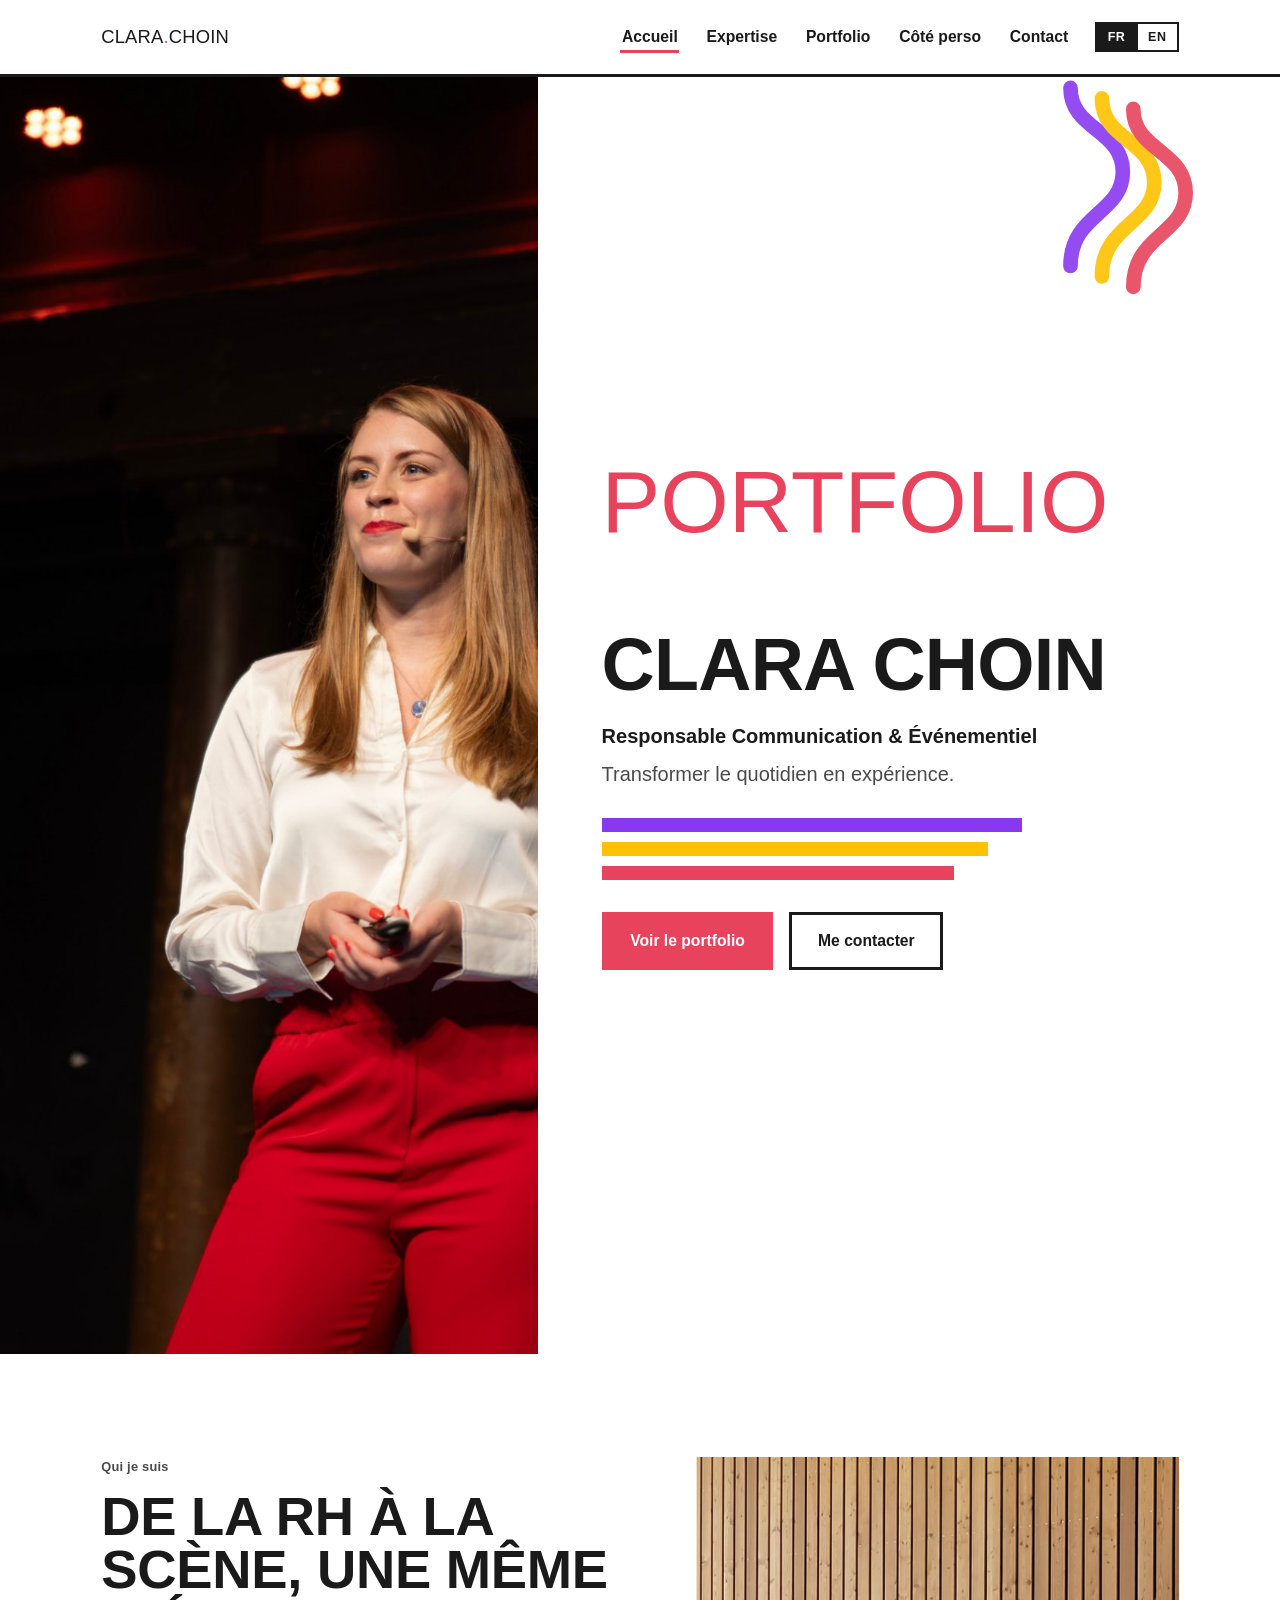
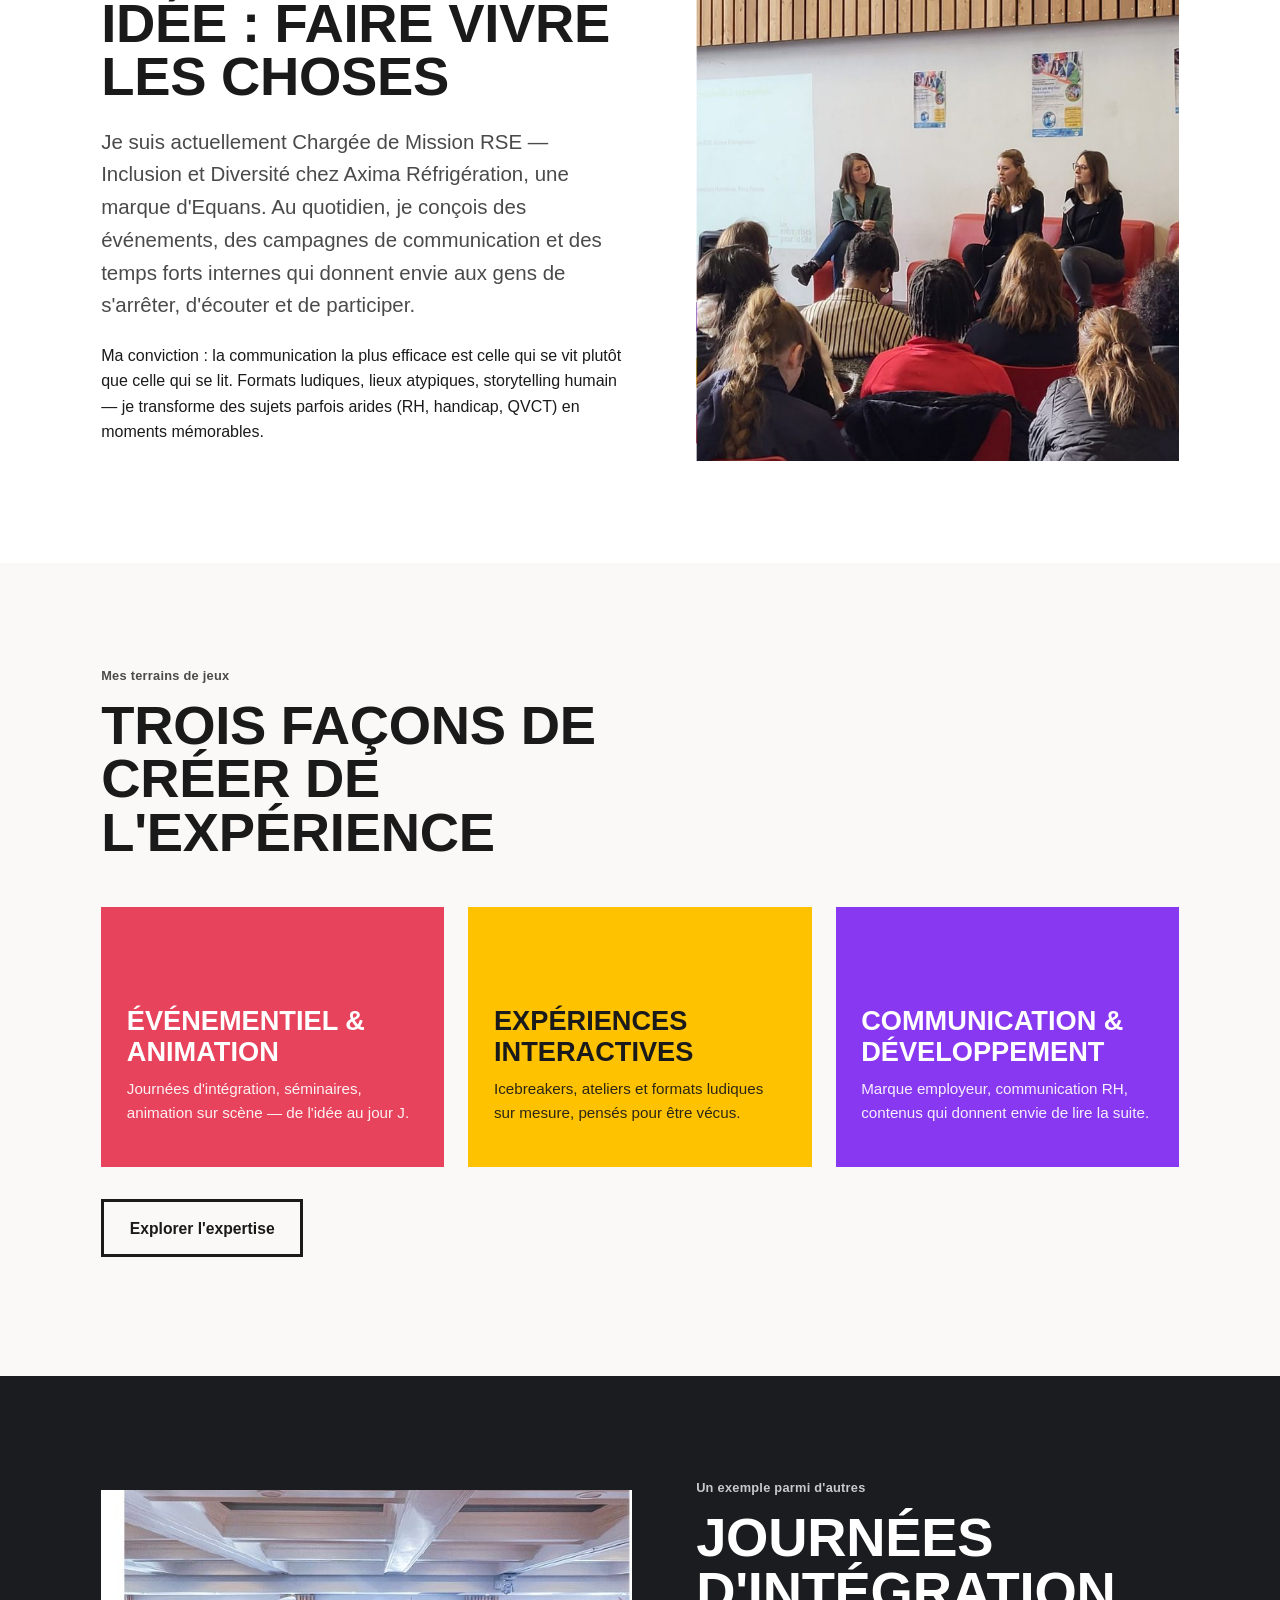
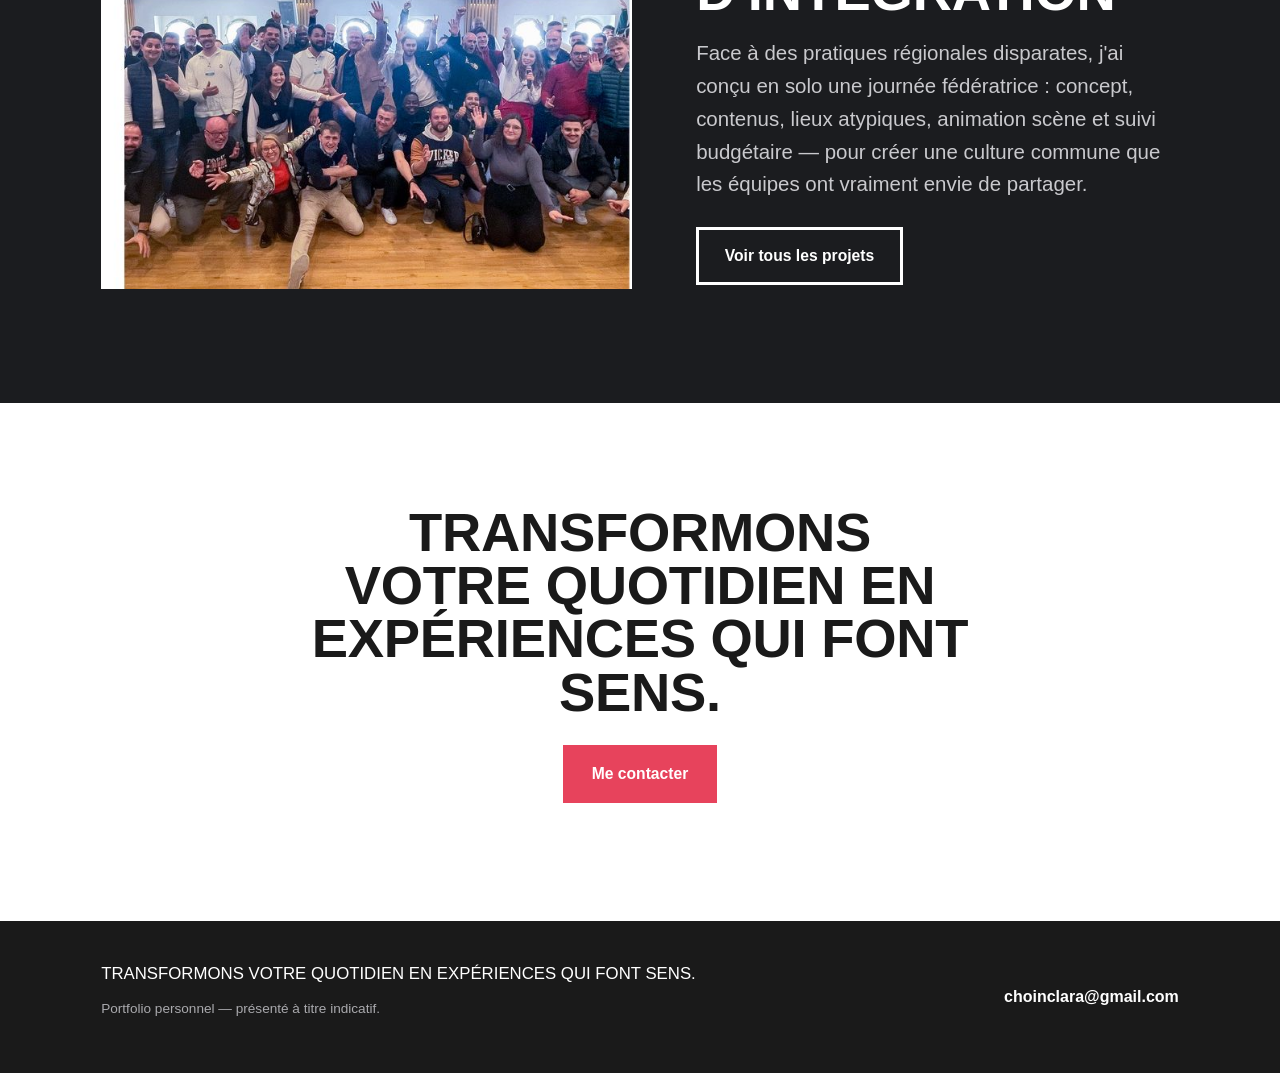
==== index.html @ 02e3c7be "first commit" ====
<!DOCTYPE html>
<html lang="fr">
<head>
<meta charset="UTF-8">
<meta name="viewport" content="width=device-width, initial-scale=1.0">
<title data-i18n-title="home.title">Portfolio — Clara Choin</title>
<meta name="description" content="Clara Choin — Responsable Communication & Événementiel. Portfolio.">
<link rel="stylesheet" href="css/style.css">
</head>
<body>

<header class="site-header">
  <div class="wrap">
    <a href="index.html" class="logo">CLARA<span>.</span>CHOIN</a>

    <button class="nav-toggle" aria-label="Ouvrir le menu" aria-expanded="false">
      <span></span>
    </button>

    <nav class="main-nav">
      <ul>
        <li><a href="index.html" aria-current="page" data-i18n="nav.home">Accueil</a></li>
        <li><a href="expertise.html" data-i18n="nav.expertise">Expertise</a></li>
        <li><a href="portfolio.html" data-i18n="nav.portfolio">Portfolio</a></li>
        <li><a href="personal.html" data-i18n="nav.personal">Côté perso</a></li>
        <li><a href="contact.html" data-i18n="nav.contact">Contact</a></li>
      </ul>
      <div class="lang-toggle" role="group" aria-label="Langue / Language">
        <button type="button" data-lang="fr" aria-pressed="true">FR</button>
        <button type="button" data-lang="en" aria-pressed="false">EN</button>
      </div>
    </nav>
  </div>
</header>

<main>

  <!-- HERO -->
  <section class="hero">
    <div class="hero-photo">
      <img src="img/hero.jpg" alt="Clara Choin sur scène, micro-casque, en train d'animer un événement">
    </div>
    <div class="hero-copy">
      <div class="wave-accent" style="top:-10px; right:-10px; opacity:0.9;" aria-hidden="true">
        <svg viewBox="0 0 220 220" xmlns="http://www.w3.org/2000/svg">
          <path class="wave-path c1" d="M10,190 C10,140 60,140 60,100 C60,60 10,60 10,20" stroke="#8938f1"/>
          <path class="wave-path c2" d="M40,200 C40,150 90,150 90,110 C90,70 40,70 40,30" stroke="#ffc200"/>
          <path class="wave-path c3" d="M70,210 C70,160 120,160 120,120 C120,80 70,80 70,40" stroke="#e7435c"/>
        </svg>
      </div>
      <p class="kicker" data-i18n="home.hero.kicker">Portfolio</p>
      <h1 class="name" data-i18n="home.hero.name">Clara Choin</h1>
      <p class="role" data-i18n="home.hero.role">Responsable Communication &amp; Événementiel</p>
      <p class="tagline" data-i18n="home.hero.tagline">Transformer le quotidien en expérience.</p>
      <div class="stripe-row" aria-hidden="true">
        <span class="stripe p"></span>
        <span class="stripe g"></span>
        <span class="stripe c"></span>
      </div>
      <div class="hero-ctas">
        <a class="btn coral" href="portfolio.html" data-i18n="home.hero.cta1">Voir le portfolio</a>
        <a class="btn outline" href="contact.html" data-i18n="home.hero.cta2">Me contacter</a>
      </div>
    </div>
  </section>

  <!-- BIO -->
  <section class="section">
    <div class="wrap bio">
      <div>
        <p class="eyebrow" data-i18n="home.bio.eyebrow">Qui je suis</p>
        <h2 style="margin:0.4rem 0 1.4rem;" data-i18n="home.bio.title">De la RH à la scène, une même idée&nbsp;: faire vivre les choses</h2>
        <p class="lede" data-i18n="home.bio.p1" style="max-width:none;">Je suis actuellement Chargée de Mission RSE — Inclusion et Diversité chez Axima Réfrigération, une marque d'Equans. Au quotidien, je conçois des événements, des campagnes de communication et des temps forts internes qui donnent envie aux gens de s'arrêter, d'écouter et de participer.</p>
        <p data-i18n="home.bio.p2">Ma conviction&nbsp;: la communication la plus efficace est celle qui se vit plutôt que celle qui se lit. Formats ludiques, lieux atypiques, storytelling humain — je transforme des sujets parfois arides (RH, handicap, QVCT) en moments mémorables.</p>
      </div>
      <div>
        <img src="img/ext_panel.jpg" alt="Clara Choin en table ronde lors d'une conférence professionnelle" style="width:100%; height:100%; object-fit:cover; aspect-ratio:4/5;">
      </div>
    </div>
  </section>

  <!-- PILLARS -->
  <section class="section paper-warm">
    <div class="wrap">
      <div class="section-head">
        <p class="eyebrow" data-i18n="home.pillars.eyebrow">Mes terrains de jeux</p>
        <h2 style="margin-top:0.4rem;" data-i18n="home.pillars.title">Trois façons de créer de l'expérience</h2>
      </div>
      <div class="pillars">
        <a class="pillar coral" href="expertise.html">
          <h3 data-i18n="home.pillar1.title">Événementiel &amp; Animation</h3>
          <p data-i18n="home.pillar1.text">Journées d'intégration, séminaires, animation sur scène — de l'idée au jour J.</p>
        </a>
        <a class="pillar gold" href="expertise.html">
          <h3 data-i18n="home.pillar2.title">Expériences Interactives</h3>
          <p data-i18n="home.pillar2.text">Icebreakers, ateliers et formats ludiques sur mesure, pensés pour être vécus.</p>
        </a>
        <a class="pillar purple" href="expertise.html">
          <h3 data-i18n="home.pillar3.title">Communication &amp; Développement</h3>
          <p data-i18n="home.pillar3.text">Marque employeur, communication RH, contenus qui donnent envie de lire la suite.</p>
        </a>
      </div>
      <p style="margin-top:2rem;">
        <a class="btn outline" href="expertise.html" data-i18n="home.pillars.cta">Explorer l'expertise</a>
      </p>
    </div>
  </section>

  <!-- FEATURED WORK -->
  <section class="section dark">
    <div class="wrap bio">
      <div style="order:2;">
        <p class="eyebrow" style="color:#c9c9cd;" data-i18n="home.work.eyebrow">Un exemple parmi d'autres</p>
        <h2 style="margin:0.4rem 0 1.2rem;" data-i18n="home.work.title">Journées d'intégration</h2>
        <p class="lede" data-i18n="home.work.text">Face à des pratiques régionales disparates, j'ai conçu en solo une journée fédératrice&nbsp;: concept, contenus, lieux atypiques, animation scène et suivi budgétaire — pour créer une culture commune que les équipes ont vraiment envie de partager.</p>
        <p style="margin-top:1.6rem;">
          <a class="btn on-dark outline" style="color:#fff;" href="portfolio.html" data-i18n="home.work.cta">Voir tous les projets</a>
        </p>
      </div>
      <div style="order:1;">
        <img src="img/tb3.jpg" alt="Équipe réunie et joyeuse lors d'une journée d'intégration" style="width:100%; aspect-ratio:4/3; object-fit:cover;">
      </div>
    </div>
  </section>

  <!-- CTA -->
  <section class="section center">
    <div class="wrap" style="max-width:760px;">
      <h2 data-i18n="home.cta.title">Transformons votre quotidien en expériences qui font sens.</h2>
      <p style="margin-top:1.6rem;">
        <a class="btn coral" href="contact.html" data-i18n="home.cta.button">Me contacter</a>
      </p>
    </div>
  </section>

</main>

<footer class="site-footer">
  <div class="wrap">
    <div class="footer-row">
      <div>
        <p style="font-family:var(--font-display); font-size:1.05rem; text-transform:uppercase; margin-bottom:0.3rem;" data-i18n="footer.tagline">Transformons votre quotidien en expériences qui font sens.</p>
        <p class="footer-note" data-i18n="footer.rights">Portfolio personnel — présenté à titre indicatif.</p>
      </div>
      <a href="mailto:choinclara@gmail.com">choinclara@gmail.com</a>
    </div>
  </div>
</footer>

<script src="js/i18n.js"></script>
<script src="js/main.js"></script>
</body>
</html>
---- css/style.css ----
/* =========================================================
   Clara Choin — Portfolio
   Design tokens
   ========================================================= */
:root{
  --ink:        #1a1a1a;
  --ink-soft:   #4a4a4a;
  --dark:       #1b1c1f;
  --dark-2:     #232427;
  --paper:      #ffffff;
  --paper-warm: #faf9f7;
  --coral:      #e7435c;
  --coral-dark: #c62f47;
  --purple:     #8938f1;
  --purple-dark:#6f22d1;
  --gold:       #ffc200;
  --gold-dark:  #e0a800;

  --font-display: 'Arial Black', 'Helvetica Neue', Arial, sans-serif;
  --font-body: -apple-system, BlinkMacSystemFont, 'Segoe UI', Roboto, 'Helvetica Neue', Arial, sans-serif;

  --max: 1180px;
  --gutter: clamp(1.25rem, 4vw, 3.5rem);
}

*,*::before,*::after{ box-sizing: border-box; }
html{ scroll-behavior: smooth; }
html, body{ overflow-x: hidden; }
body{
  margin:0;
  font-family: var(--font-body);
  color: var(--ink);
  background: var(--paper);
  line-height: 1.6;
  -webkit-font-smoothing: antialiased;
}
img{ max-width:100%; display:block; }
a{ color: inherit; }
h1,h2,h3,h4{ margin:0; font-family: var(--font-display); }
p{ margin:0 0 1em; }
ul{ margin:0; padding:0; list-style:none; }
.wrap{ max-width: var(--max); margin:0 auto; padding: 0 var(--gutter); }

@media (prefers-reduced-motion: reduce){
  *{ animation-duration: 0.001ms !important; animation-iteration-count: 1 !important; transition-duration: 0.001ms !important; scroll-behavior:auto !important; }
}

/* focus visibility */
a:focus-visible, button:focus-visible{
  outline: 3px solid var(--purple);
  outline-offset: 3px;
}

/* =========================================================
   Type scale
   ========================================================= */
.eyebrow{
  font-family: var(--font-body);
  font-weight: 700;
  font-size: 0.8rem;
  letter-spacing: 0.02em;
  color: var(--ink-soft);
}
h1, .h1{
  font-size: clamp(2.6rem, 6vw, 5.2rem);
  line-height: 0.94;
  letter-spacing: -0.01em;
  text-transform: uppercase;
}
h2, .h2{
  font-size: clamp(2rem, 4.4vw, 3.4rem);
  line-height: 0.98;
  letter-spacing: -0.005em;
  text-transform: uppercase;
}
h3, .h3{
  font-size: clamp(1.3rem, 2.2vw, 1.7rem);
  line-height: 1.15;
  text-transform: uppercase;
}
.lede{
  font-size: clamp(1.05rem, 1.6vw, 1.3rem);
  color: var(--ink-soft);
  max-width: 54ch;
}

/* =========================================================
   Header / nav
   ========================================================= */
.site-header{
  position: sticky;
  top:0;
  z-index: 50;
  background: rgba(255,255,255,0.92);
  backdrop-filter: saturate(160%) blur(8px);
  border-bottom: 3px solid var(--ink);
}
.site-header .wrap{
  display:flex;
  align-items:center;
  justify-content: space-between;
  height: 74px;
}
.logo{
  font-family: var(--font-display);
  font-size: 1.15rem;
  letter-spacing: 0.01em;
  text-decoration:none;
  color: var(--ink);
  white-space: nowrap;
}
.logo span{ color: var(--coral); }

.nav-toggle{
  display:none;
  background:none;
  border: 2px solid var(--ink);
  width: 44px; height: 40px;
  cursor:pointer;
  position:relative;
}
.nav-toggle span, .nav-toggle span::before, .nav-toggle span::after{
  content:"";
  position:absolute;
  left:9px; right:9px;
  height:2px;
  background: var(--ink);
  top:50%;
  transform: translateY(-50%);
}
.nav-toggle span::before{ top:-8px; transform:none; }
.nav-toggle span::after{ top:8px; transform:none; }

.main-nav{
  display:flex;
  align-items:center;
  gap: clamp(1rem, 2vw, 2rem);
}
.main-nav ul{ display:flex; gap: clamp(1rem, 2vw, 1.8rem); }
.main-nav a{
  text-decoration:none;
  font-weight: 600;
  font-size: 0.98rem;
  padding: 0.3rem 0.1rem;
  border-bottom: 3px solid transparent;
}
.main-nav a:hover, .main-nav a[aria-current="page"]{
  border-bottom-color: var(--coral);
}

.lang-toggle{
  display:flex;
  border: 2px solid var(--ink);
  overflow:hidden;
}
.lang-toggle button{
  font-family: var(--font-body);
  font-weight:700;
  font-size: 0.78rem;
  letter-spacing: 0.04em;
  background: var(--paper);
  color: var(--ink);
  border:none;
  padding: 0.4rem 0.65rem;
  cursor:pointer;
}
.lang-toggle button + button{ border-left: 2px solid var(--ink); }
.lang-toggle button[aria-pressed="true"]{
  background: var(--ink);
  color: var(--paper);
}

@media (max-width: 780px){
  .nav-toggle{ display:block; }
  .main-nav{
    position:fixed;
    top: 74px;
    right: 0;
    bottom: 0;
    left: 0;
    height: calc(100vh - 74px);
    z-index: 60;
    background: var(--paper);
    flex-direction:column;
    align-items:flex-start;
    padding: 1.5rem var(--gutter);
    transform: translateX(100%);
    transition: transform 0.28s ease;
    gap: 1.5rem;
    overflow-y: auto;
  }
  .main-nav.is-open{ transform: translateX(0); }
  .main-nav ul{ flex-direction:column; gap:1.1rem; width:100%; }
  .main-nav ul a{ font-size:1.3rem; }
}

/* =========================================================
   Signature wave motif
   ========================================================= */
.wave-accent{
  position:absolute;
  pointer-events:none;
  z-index:1;
}
.wave-accent svg{ display:block; width: clamp(140px, 18vw, 260px); height:auto; }
.wave-path{
  fill:none;
  stroke-width: 14;
  stroke-linecap: round;
  stroke-dasharray: 900;
  stroke-dashoffset: 900;
  animation: draw 1.6s ease forwards;
}
.wave-path.c2{ animation-delay: 0.12s; }
.wave-path.c3{ animation-delay: 0.24s; }
@keyframes draw{ to{ stroke-dashoffset: 0; } }

/* =========================================================
   Buttons
   ========================================================= */
.btn{
  display:inline-flex;
  align-items:center;
  gap: 0.5rem;
  font-family: var(--font-body);
  font-weight: 700;
  font-size: 0.98rem;
  text-decoration:none;
  padding: 0.85rem 1.6rem;
  border: 3px solid var(--ink);
  background: var(--ink);
  color: var(--paper);
  cursor:pointer;
  transition: transform 0.15s ease, background 0.15s ease, color 0.15s ease;
}
.btn:hover{ transform: translate(-2px,-2px); }
.btn.outline{
  background: transparent;
  color: var(--ink);
}
.btn.on-dark{ border-color: var(--paper); }
.btn.coral{ background: var(--coral); border-color: var(--coral); }
.btn.coral.outline{ background:transparent; color: var(--coral); }

/* =========================================================
   Hero (home)
   ========================================================= */
.hero{
  position:relative;
  overflow:hidden;
  display:grid;
  grid-template-columns: minmax(280px, 42%) 1fr;
  min-height: calc(100vh - 74px);
  background: var(--paper);
}
.hero-photo{
  position:relative;
  min-height: 360px;
}
.hero-photo img{
  width:100%; height:100%;
  object-fit:cover;
  object-position: top center;
}
.hero-copy{
  display:flex;
  flex-direction:column;
  justify-content:center;
  padding: 3rem clamp(1.5rem, 5vw, 5rem);
  position:relative;
}
.hero-copy .kicker{
  font-family: var(--font-display);
  color: var(--coral);
  font-size: clamp(2.6rem, 7vw, 5.5rem);
  line-height: 0.9;
  text-transform:uppercase;
}
.hero-copy .name{
  font-family: var(--font-display);
  color: var(--ink);
  font-size: clamp(2.2rem, 6vw, 4.6rem);
  line-height: 0.98;
  text-transform:uppercase;
  margin-bottom: 1.2rem;
}
.hero-copy .role{
  font-weight:700;
  font-size: clamp(1rem, 1.6vw, 1.25rem);
  margin-bottom: 0.35rem;
}
.hero-copy .tagline{
  font-size: clamp(1rem, 1.6vw, 1.25rem);
  color: var(--ink-soft);
  margin-bottom: 1.8rem;
}
.stripe-row{ display:flex; flex-direction:column; gap: 0.6rem; max-width:420px; margin-bottom: 2rem; }
.stripe{ height: 14px; width:100%; }
.stripe.p{ background: var(--purple); width:100%; }
.stripe.g{ background: var(--gold); width:92%; }
.stripe.c{ background: var(--coral); width:84%; }
.hero-ctas{ display:flex; gap: 1rem; flex-wrap:wrap; }

@media (max-width: 860px){
  .hero{ grid-template-columns: 1fr; }
  .hero-photo{ min-height: 46vh; }
}

/* =========================================================
   Intro / bio section
   ========================================================= */
.section{ padding: clamp(3.5rem, 8vw, 6.5rem) 0; }
.section.tight{ padding: clamp(2.5rem, 5vw, 4rem) 0; }
.section.dark{ background: var(--dark); color: var(--paper); }
.section.dark .ink-soft, .section.dark .lede{ color: #c9c9cd; }
.section.paper-warm{ background: var(--paper-warm); }

.bio{
  display:grid;
  grid-template-columns: 1.1fr 1fr;
  gap: clamp(2rem, 5vw, 4rem);
  align-items:center;
}
@media (max-width: 820px){ .bio{ grid-template-columns:1fr; } }

/* =========================================================
   Pillars (Terrains de jeux)
   ========================================================= */
.pillars{
  display:grid;
  grid-template-columns: repeat(3, 1fr);
  gap: clamp(1rem, 2vw, 1.5rem);
}
@media (max-width: 860px){ .pillars{ grid-template-columns:1fr; } }

.pillar{
  color: var(--paper);
  padding: 2.2rem 1.6rem 2.6rem;
  min-height: 260px;
  display:flex;
  flex-direction:column;
  justify-content: flex-end;
  text-decoration:none;
  position:relative;
  transition: transform 0.18s ease;
}
.pillar:hover{ transform: translateY(-6px); }
.pillar.coral{ background: var(--coral); }
.pillar.gold{ background: var(--gold); color: var(--ink); }
.pillar.purple{ background: var(--purple); }
.pillar h3{ margin-bottom: 0.6rem; }
.pillar p{ margin:0; font-size:0.95rem; opacity:0.92; }

/* =========================================================
   Expertise page — pillar + description rows
   ========================================================= */
.pillar-row{
  display:grid;
  grid-template-columns: 280px 1fr;
  gap: clamp(1.5rem, 4vw, 3rem);
  align-items:start;
}
@media (max-width: 700px){
  .pillar-row{ grid-template-columns: 1fr; }
  .pillar-row .pillar{ min-height:120px !important; }
}

/* =========================================================
   Case studies (Portfolio)
   ========================================================= */
.case{
  border-top: 3px solid var(--ink);
  padding: clamp(2.5rem, 5vw, 4rem) 0;
  display:grid;
  grid-template-columns: 1fr 1.15fr;
  gap: clamp(2rem, 4vw, 3.5rem);
}
.case:last-child{ border-bottom: 3px solid var(--ink); }
@media (max-width: 900px){ .case{ grid-template-columns:1fr; } }

.case-tag{
  display:inline-block;
  font-weight:700;
  font-size: 0.78rem;
  letter-spacing: 0.03em;
  padding: 0.3rem 0.7rem;
  color: var(--paper);
  margin-bottom: 1rem;
}
.case-tag.coral{ background: var(--coral); }
.case-tag.gold{ background: var(--gold); color:var(--ink); }
.case-tag.purple{ background: var(--purple); }

.case h3{ margin-bottom: 1.1rem; font-size: clamp(1.5rem, 3vw, 2.1rem); }
.case dl{ margin: 0 0 1.2rem; }
.case dt{ font-weight:700; margin-top: 0.9rem; }
.case dt:first-child{ margin-top:0; }
.case dd{ margin: 0.15rem 0 0; color: var(--ink-soft); }
ul.bullets{ margin-top:0.3rem; }
ul.bullets li{ position:relative; padding-left:1.1rem; color:var(--ink-soft); margin-bottom:0.35rem; }
ul.bullets li::before{ content:"–"; position:absolute; left:0; }

.case-media{
  display:grid;
  grid-template-columns: repeat(2, 1fr);
  gap: 0.6rem;
  align-content:start;
}
.case-media img{ width:100%; height:100%; object-fit:cover; aspect-ratio: 4/3; }
.case-media.single{ grid-template-columns: 1fr; }
.case-media.single img{ aspect-ratio: 16/10; }
.case-media.three > *:first-child{ grid-column: 1 / -1; }
.case-media.three img:first-child{ aspect-ratio: 21/9; }

.diff-box{
  border: 3px solid var(--ink);
  padding: 1.2rem 1.4rem;
  margin-top: 1.2rem;
}
.diff-box p{ margin:0; font-weight:600; }

/* =========================================================
   Gallery (personal page)
   ========================================================= */
.gallery{
  display:grid;
  grid-template-columns: repeat(6, 1fr);
  grid-auto-rows: 140px;
  gap: 0.6rem;
}
.gallery img{ width:100%; height:100%; object-fit:cover; }
.gallery .g1{ grid-column: span 3; grid-row: span 3; }
.gallery .g2{ grid-column: span 3; grid-row: span 3; }
.gallery .g3{ grid-column: span 2; grid-row: span 2; }
.gallery .g4{ grid-column: span 2; grid-row: span 2; }
.gallery .g5{ grid-column: span 2; grid-row: span 2; }
@media (max-width: 760px){
  .gallery{ grid-template-columns: repeat(2,1fr); grid-auto-rows: 160px; }
  .gallery .g1,.gallery .g2,.gallery .g5{ grid-column: span 2; grid-row: span 2; }
  .gallery .g3,.gallery .g4{ grid-column: span 1; grid-row: span 2; }
}

/* =========================================================
   Contact
   ========================================================= */
.contact-grid{
  display:grid;
  grid-template-columns: 1fr 1fr;
  gap: clamp(2rem, 5vw, 4rem);
  align-items:center;
}
@media (max-width: 820px){ .contact-grid{ grid-template-columns:1fr; } }
.contact-links{ margin-top: 1.6rem; display:flex; flex-direction:column; gap:0.9rem; }
.contact-links a{
  font-family: var(--font-display);
  font-size: clamp(1.2rem, 2.4vw, 1.7rem);
  text-decoration:none;
  border-bottom: 3px solid var(--coral);
  width: fit-content;
  padding-bottom: 0.1rem;
}
.contact-photo img{ aspect-ratio: 4/5; object-fit:cover; width:100%; }

/* =========================================================
   Footer
   ========================================================= */
.site-footer{
  background: var(--ink);
  color: var(--paper);
  padding: 2.5rem 0;
  position:relative;
  overflow:hidden;
}
.footer-row{
  display:flex;
  justify-content:space-between;
  align-items:center;
  flex-wrap:wrap;
  gap:1rem;
  position:relative;
  z-index:2;
}
.footer-row a{ text-decoration:none; font-weight:600; }
.footer-note{ font-size:0.85rem; color:#a9a9ad; margin-top:0.6rem; }

/* misc */
.center{ text-align:center; }
.mx-auto{ margin-left:auto; margin-right:auto; }
.section-head{ max-width: 640px; margin-bottom: clamp(2rem, 5vw, 3rem); }
.section-head.center{ margin-left:auto; margin-right:auto; text-align:center; }
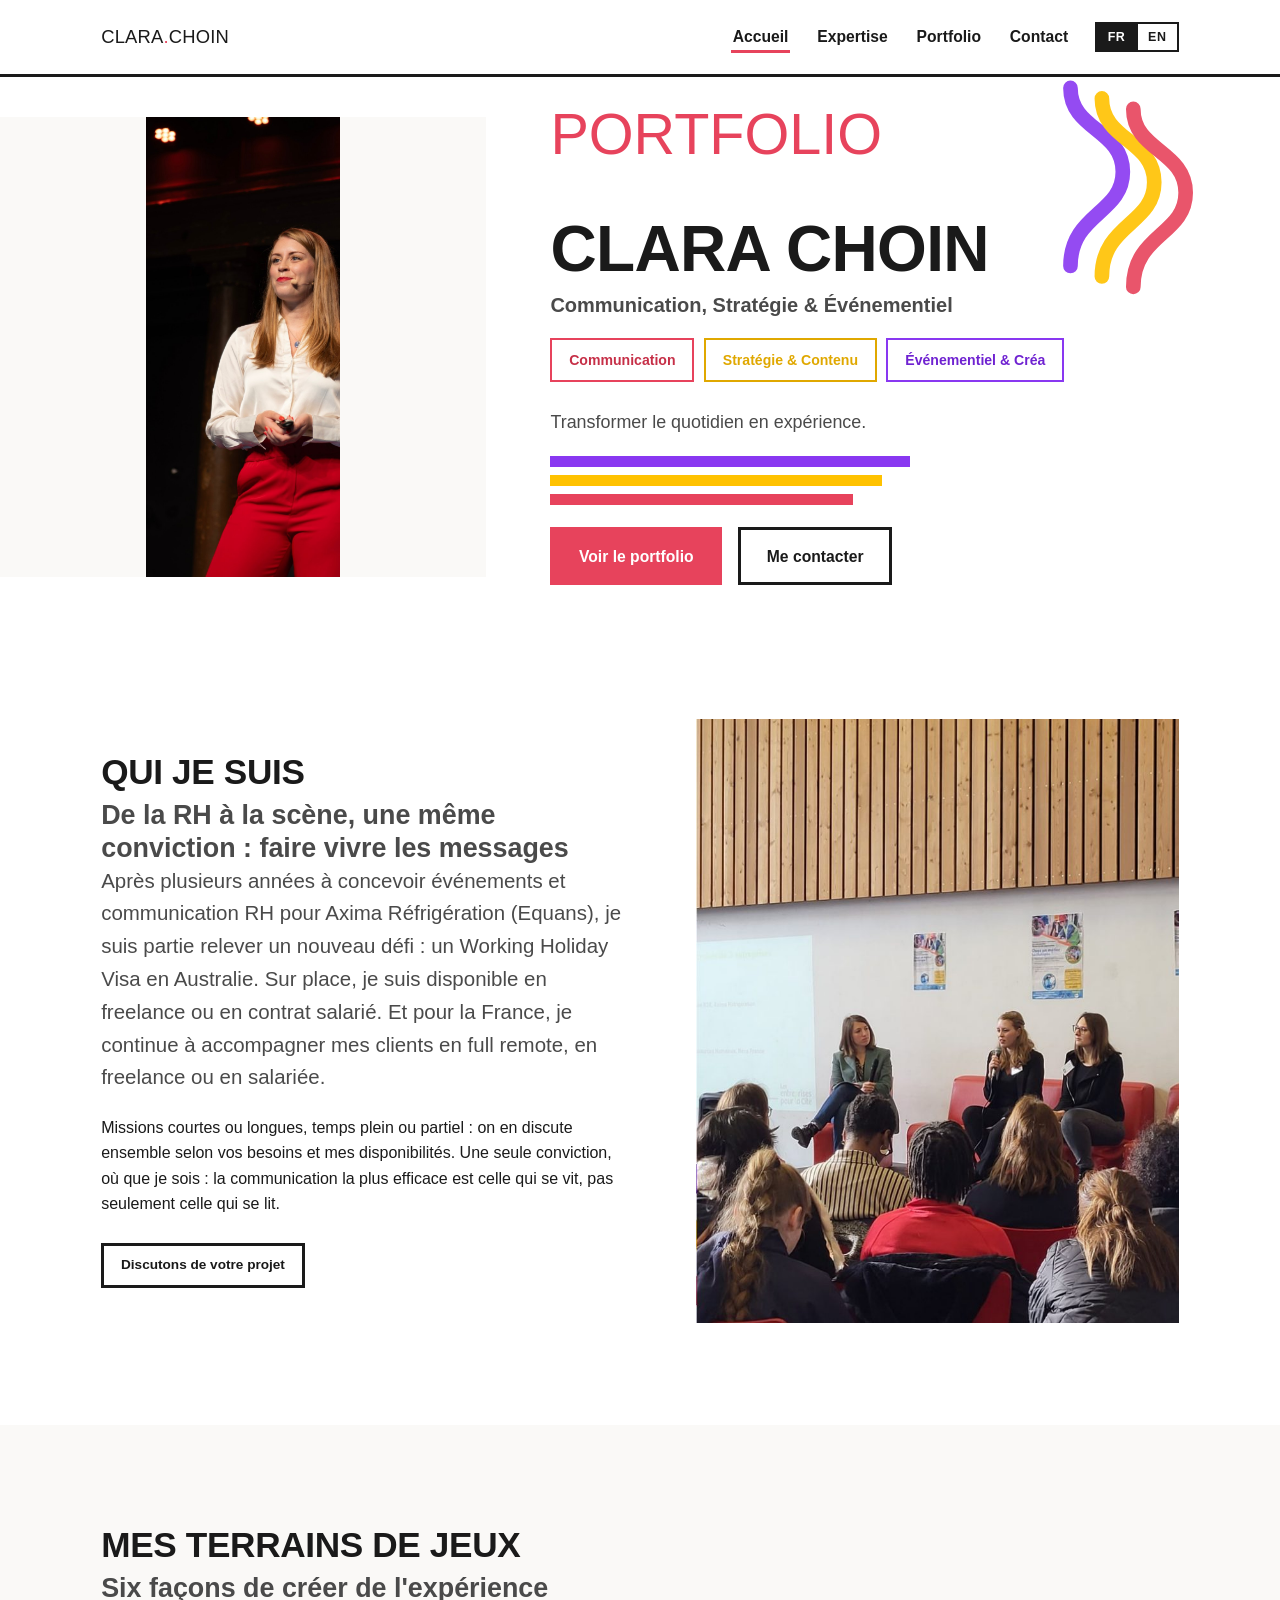
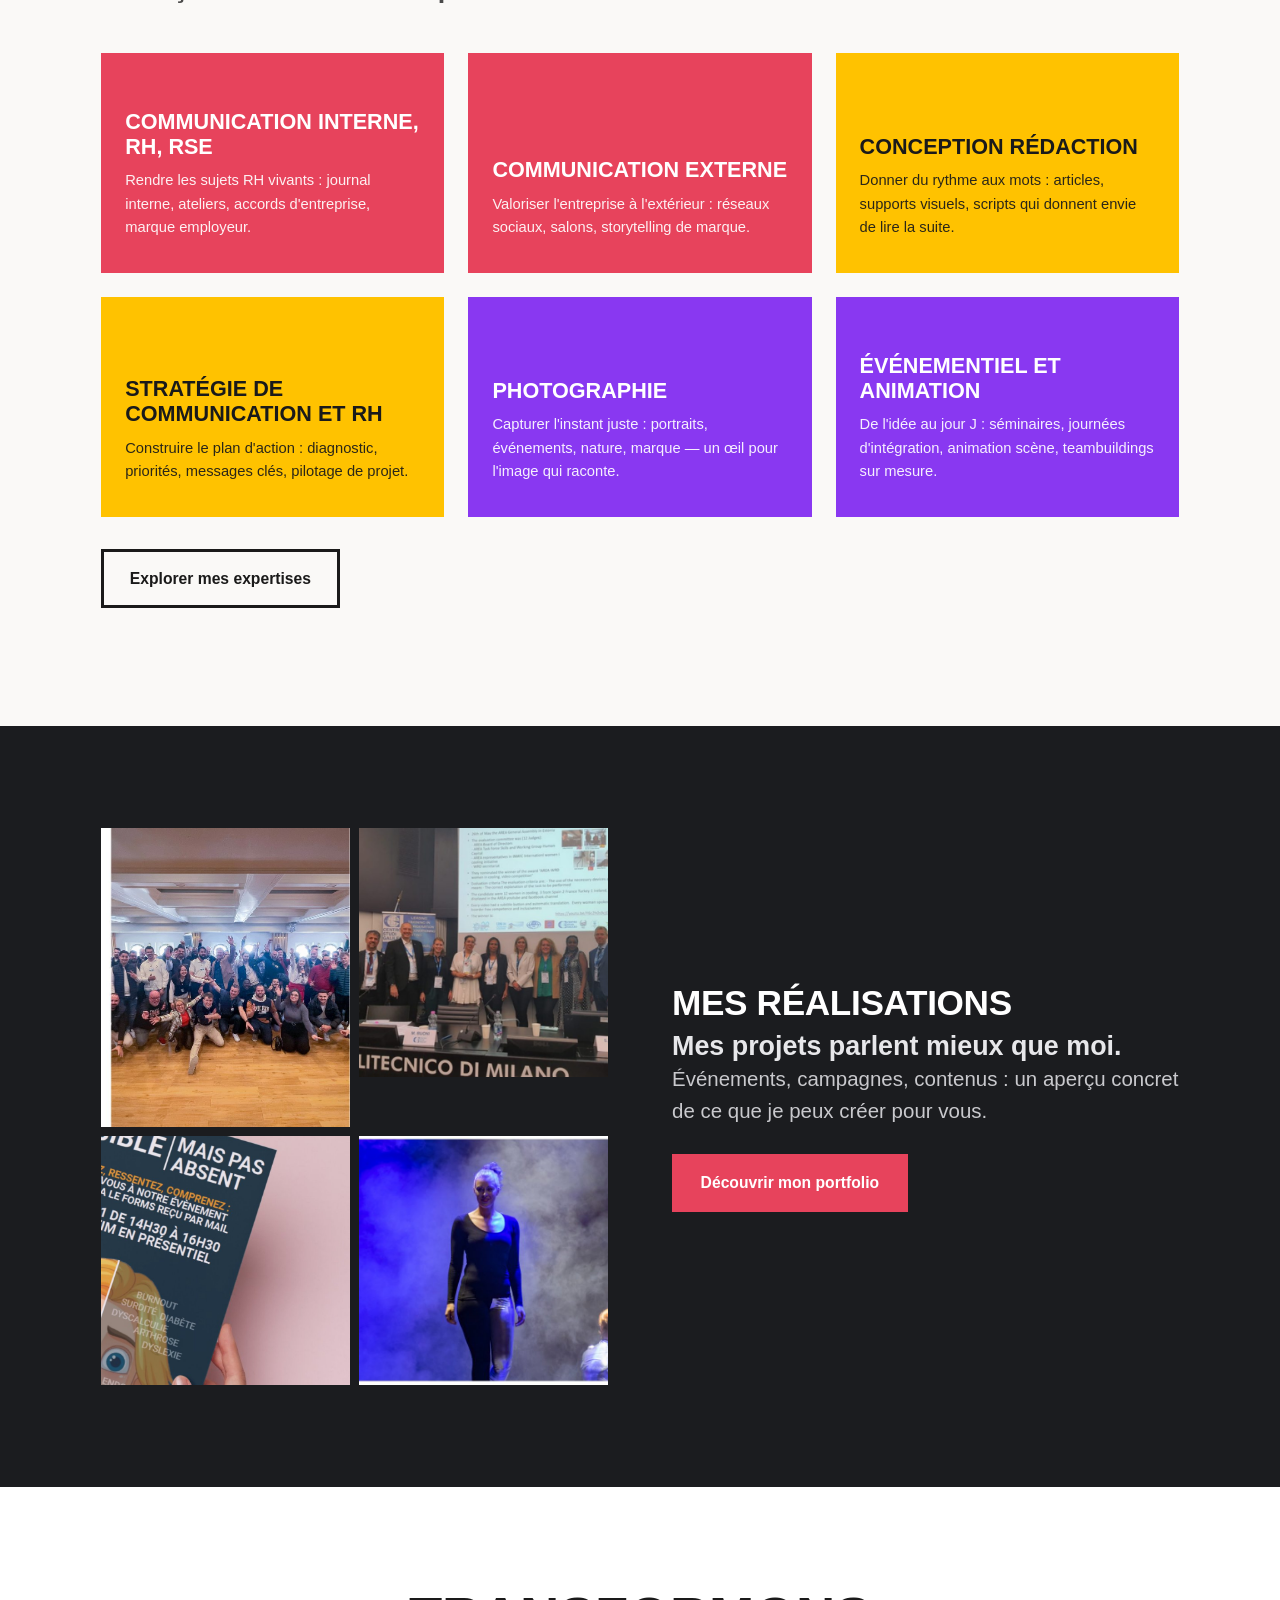
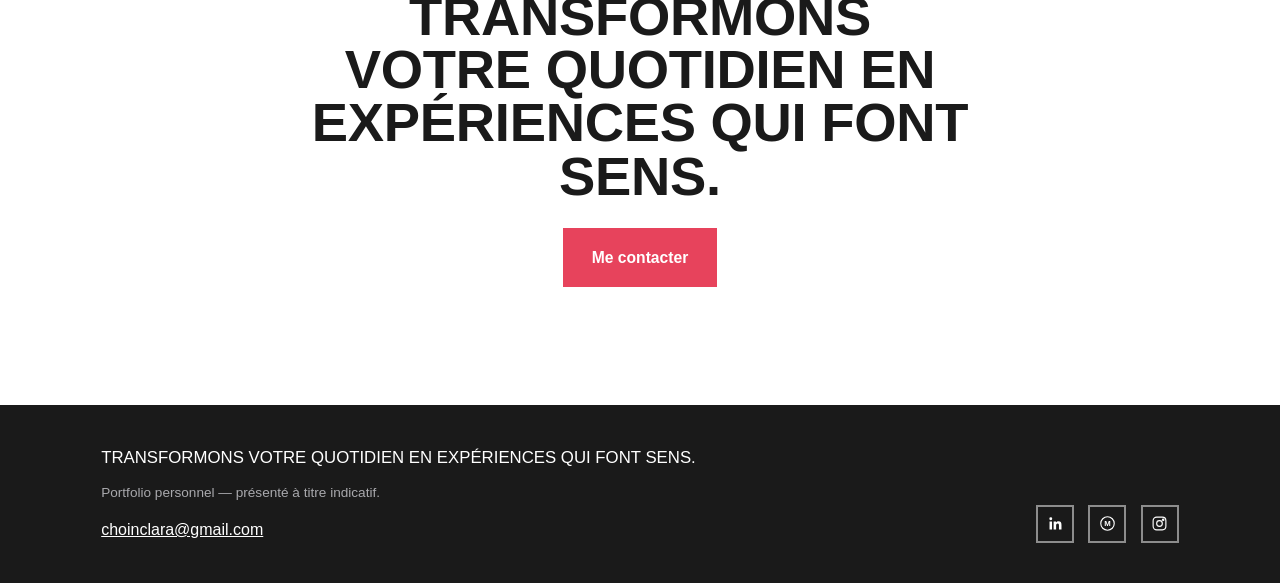
==== commit 8638871f: "v2" ====
--- a/index.html
+++ b/index.html
@@ -4,7 +4,7 @@
 <meta charset="UTF-8">
 <meta name="viewport" content="width=device-width, initial-scale=1.0">
 <title data-i18n-title="home.title">Portfolio — Clara Choin</title>
-<meta name="description" content="Clara Choin — Responsable Communication & Événementiel. Portfolio.">
+<meta name="description" content="Clara Choin — Communication, Stratégie &amp; Événementiel. Portfolio.">
 <link rel="stylesheet" href="css/style.css">
 </head>
 <body>
@@ -22,7 +22,6 @@
         <li><a href="index.html" aria-current="page" data-i18n="nav.home">Accueil</a></li>
         <li><a href="expertise.html" data-i18n="nav.expertise">Expertise</a></li>
         <li><a href="portfolio.html" data-i18n="nav.portfolio">Portfolio</a></li>
-        <li><a href="personal.html" data-i18n="nav.personal">Côté perso</a></li>
         <li><a href="contact.html" data-i18n="nav.contact">Contact</a></li>
       </ul>
       <div class="lang-toggle" role="group" aria-label="Langue / Language">
@@ -50,7 +49,14 @@
       </div>
       <p class="kicker" data-i18n="home.hero.kicker">Portfolio</p>
       <h1 class="name" data-i18n="home.hero.name">Clara Choin</h1>
-      <p class="role" data-i18n="home.hero.role">Responsable Communication &amp; Événementiel</p>
+      <p class="role" data-i18n="home.hero.role">Communication, Stratégie &amp; Événementiel</p>
+
+      <div class="chip-row">
+        <a class="chip coral" href="expertise.html#communication" data-i18n="home.hero.chip1">Communication</a>
+        <a class="chip gold" href="expertise.html#strategie" data-i18n="home.hero.chip2">Stratégie &amp; Contenu</a>
+        <a class="chip purple" href="expertise.html#evenementiel" data-i18n="home.hero.chip3">Événementiel &amp; Créa</a>
+      </div>
+
       <p class="tagline" data-i18n="home.hero.tagline">Transformer le quotidien en expérience.</p>
       <div class="stripe-row" aria-hidden="true">
         <span class="stripe p"></span>
@@ -68,13 +74,16 @@
   <section class="section">
     <div class="wrap bio">
       <div>
-        <p class="eyebrow" data-i18n="home.bio.eyebrow">Qui je suis</p>
-        <h2 style="margin:0.4rem 0 1.4rem;" data-i18n="home.bio.title">De la RH à la scène, une même idée&nbsp;: faire vivre les choses</h2>
-        <p class="lede" data-i18n="home.bio.p1" style="max-width:none;">Je suis actuellement Chargée de Mission RSE — Inclusion et Diversité chez Axima Réfrigération, une marque d'Equans. Au quotidien, je conçois des événements, des campagnes de communication et des temps forts internes qui donnent envie aux gens de s'arrêter, d'écouter et de participer.</p>
-        <p data-i18n="home.bio.p2">Ma conviction&nbsp;: la communication la plus efficace est celle qui se vit plutôt que celle qui se lit. Formats ludiques, lieux atypiques, storytelling humain — je transforme des sujets parfois arides (RH, handicap, QVCT) en moments mémorables.</p>
+        <p class="eyebrow tag-lg" data-i18n="home.bio.eyebrow">Qui je suis</p>
+        <h2 class="section-sub" data-i18n="home.bio.title">De la RH à la scène, une même conviction&nbsp;: faire vivre les messages</h2>
+        <p class="lede" data-i18n="home.bio.p1" style="max-width:none;">Après plusieurs années à concevoir événements et communication RH pour Axima Réfrigération (Equans), je suis partie relever un nouveau défi&nbsp;: un Working Holiday Visa en Australie. Sur place, je suis disponible en freelance ou en contrat salarié. Et pour la France, je continue à accompagner mes clients en full remote, en freelance ou en salariée.</p>
+        <p data-i18n="home.bio.p2">Missions courtes ou longues, temps plein ou partiel&nbsp;: on en discute ensemble selon vos besoins et mes disponibilités. Une seule conviction, où que je sois&nbsp;: la communication la plus efficace est celle qui se vit, pas seulement celle qui se lit.</p>
+        <div class="bio-cta">
+          <a class="btn outline sm" href="contact.html" data-i18n="home.bio.cta">Discutons de votre projet</a>
+        </div>
       </div>
       <div>
-        <img src="img/ext_panel.jpg" alt="Clara Choin en table ronde lors d'une conférence professionnelle" style="width:100%; height:100%; object-fit:cover; aspect-ratio:4/5;">
+        <img class="bio-photo" src="img/ext_panel.jpg" alt="Clara Choin en table ronde lors d'une conférence professionnelle">
       </div>
     </div>
   </section>
@@ -83,42 +92,57 @@
   <section class="section paper-warm">
     <div class="wrap">
       <div class="section-head">
-        <p class="eyebrow" data-i18n="home.pillars.eyebrow">Mes terrains de jeux</p>
-        <h2 style="margin-top:0.4rem;" data-i18n="home.pillars.title">Trois façons de créer de l'expérience</h2>
+        <p class="eyebrow tag-lg" data-i18n="home.pillars.eyebrow">Mes terrains de jeux</p>
+        <h2 class="section-sub" data-i18n="home.pillars.title">Six façons de créer de l'expérience</h2>
       </div>
       <div class="pillars">
-        <a class="pillar coral" href="expertise.html">
-          <h3 data-i18n="home.pillar1.title">Événementiel &amp; Animation</h3>
-          <p data-i18n="home.pillar1.text">Journées d'intégration, séminaires, animation sur scène — de l'idée au jour J.</p>
+        <a class="pillar coral" href="expertise.html#communication">
+          <h3 data-i18n="home.pillar1.title">Communication interne, RH, RSE</h3>
+          <p data-i18n="home.pillar1.text">Rendre les sujets RH vivants&nbsp;: journal interne, ateliers, accords d'entreprise, marque employeur.</p>
         </a>
-        <a class="pillar gold" href="expertise.html">
-          <h3 data-i18n="home.pillar2.title">Expériences Interactives</h3>
-          <p data-i18n="home.pillar2.text">Icebreakers, ateliers et formats ludiques sur mesure, pensés pour être vécus.</p>
+        <a class="pillar coral" href="expertise.html#communication">
+          <h3 data-i18n="home.pillar2.title">Communication externe</h3>
+          <p data-i18n="home.pillar2.text">Valoriser l'entreprise à l'extérieur&nbsp;: réseaux sociaux, salons, storytelling de marque.</p>
         </a>
-        <a class="pillar purple" href="expertise.html">
-          <h3 data-i18n="home.pillar3.title">Communication &amp; Développement</h3>
-          <p data-i18n="home.pillar3.text">Marque employeur, communication RH, contenus qui donnent envie de lire la suite.</p>
+        <a class="pillar gold" href="expertise.html#strategie">
+          <h3 data-i18n="home.pillar3.title">Conception Rédaction</h3>
+          <p data-i18n="home.pillar3.text">Donner du rythme aux mots&nbsp;: articles, supports visuels, scripts qui donnent envie de lire la suite.</p>
+        </a>
+        <a class="pillar gold" href="expertise.html#strategie">
+          <h3 data-i18n="home.pillar4.title">Stratégie de communication et RH</h3>
+          <p data-i18n="home.pillar4.text">Construire le plan d'action&nbsp;: diagnostic, priorités, messages clés, pilotage de projet.</p>
+        </a>
+        <a class="pillar purple" href="expertise.html#evenementiel">
+          <h3 data-i18n="home.pillar5.title">Photographie</h3>
+          <p data-i18n="home.pillar5.text">Capturer l'instant juste&nbsp;: portraits, événements, nature, marque — un œil pour l'image qui raconte.</p>
+        </a>
+        <a class="pillar purple" href="expertise.html#evenementiel">
+          <h3 data-i18n="home.pillar6.title">Événementiel et animation</h3>
+          <p data-i18n="home.pillar6.text">De l'idée au jour J&nbsp;: séminaires, journées d'intégration, animation scène, teambuildings sur mesure.</p>
         </a>
       </div>
       <p style="margin-top:2rem;">
-        <a class="btn outline" href="expertise.html" data-i18n="home.pillars.cta">Explorer l'expertise</a>
+        <a class="btn outline" href="expertise.html" data-i18n="home.pillars.cta">Explorer mes expertises</a>
       </p>
     </div>
   </section>
 
-  <!-- FEATURED WORK -->
+  <!-- PORTFOLIO TEASER -->
   <section class="section dark">
-    <div class="wrap bio">
-      <div style="order:2;">
-        <p class="eyebrow" style="color:#c9c9cd;" data-i18n="home.work.eyebrow">Un exemple parmi d'autres</p>
-        <h2 style="margin:0.4rem 0 1.2rem;" data-i18n="home.work.title">Journées d'intégration</h2>
-        <p class="lede" data-i18n="home.work.text">Face à des pratiques régionales disparates, j'ai conçu en solo une journée fédératrice&nbsp;: concept, contenus, lieux atypiques, animation scène et suivi budgétaire — pour créer une culture commune que les équipes ont vraiment envie de partager.</p>
+    <div class="wrap portfolio-teaser">
+      <div class="teaser-collage" aria-hidden="true">
+        <img src="img/tb3.jpg" alt="">
+        <img src="img/ext_conference.jpg" alt="">
+        <img src="img/flyer_handicap.jpg" alt="">
+        <img src="img/perso_dance.jpg" alt="">
+      </div>
+      <div class="teaser-copy">
+        <p class="eyebrow tag-lg" data-i18n="home.work.eyebrow">Mes réalisations</p>
+        <h2 class="section-sub" data-i18n="home.work.title">Mes projets parlent mieux que moi.</h2>
+        <p class="lede" data-i18n="home.work.text" style="max-width:none;">Événements, campagnes, contenus&nbsp;: un aperçu concret de ce que je peux créer pour vous.</p>
         <p style="margin-top:1.6rem;">
-          <a class="btn on-dark outline" style="color:#fff;" href="portfolio.html" data-i18n="home.work.cta">Voir tous les projets</a>
+          <a class="btn coral" href="portfolio.html" data-i18n="home.work.cta">Découvrir mon portfolio</a>
         </p>
-      </div>
-      <div style="order:1;">
-        <img src="img/tb3.jpg" alt="Équipe réunie et joyeuse lors d'une journée d'intégration" style="width:100%; aspect-ratio:4/3; object-fit:cover;">
       </div>
     </div>
   </section>
@@ -141,8 +165,19 @@
       <div>
         <p style="font-family:var(--font-display); font-size:1.05rem; text-transform:uppercase; margin-bottom:0.3rem;" data-i18n="footer.tagline">Transformons votre quotidien en expériences qui font sens.</p>
         <p class="footer-note" data-i18n="footer.rights">Portfolio personnel — présenté à titre indicatif.</p>
+        <a href="mailto:choinclara@gmail.com">choinclara@gmail.com</a>
       </div>
-      <a href="mailto:choinclara@gmail.com">choinclara@gmail.com</a>
+      <div class="footer-social">
+        <a href="https://www.linkedin.com/in/clarachoin" target="_blank" rel="noopener" aria-label="LinkedIn">
+          <svg viewBox="0 0 24 24" fill="currentColor" xmlns="http://www.w3.org/2000/svg"><path d="M20.45 20.45h-3.56v-5.57c0-1.33-.02-3.04-1.85-3.04-1.86 0-2.15 1.45-2.15 2.95v5.66H9.34V9h3.41v1.56h.05c.48-.9 1.64-1.85 3.38-1.85 3.6 0 4.27 2.37 4.27 5.46v6.28zM5.34 7.43a2.06 2.06 0 1 1 0-4.12 2.06 2.06 0 0 1 0 4.12zM7.12 20.45H3.56V9h3.56v11.45z"/></svg>
+        </a>
+        <a href="https://www.malt.fr/profile/clarachoin" target="_blank" rel="noopener" aria-label="Malt">
+          <svg viewBox="0 0 24 24" fill="currentColor" xmlns="http://www.w3.org/2000/svg"><circle cx="12" cy="12" r="9.5" fill="none" stroke="currentColor" stroke-width="1.6"/><text x="12" y="16" text-anchor="middle" font-size="11" font-weight="700" fill="currentColor" font-family="Arial, sans-serif">M</text></svg>
+        </a>
+        <a href="https://www.instagram.com/clarachn" target="_blank" rel="noopener" aria-label="Instagram">
+          <svg viewBox="0 0 24 24" fill="none" stroke="currentColor" stroke-width="1.6" xmlns="http://www.w3.org/2000/svg"><rect x="3" y="3" width="18" height="18" rx="5"/><circle cx="12" cy="12" r="4"/><circle cx="17.2" cy="6.8" r="1"/></svg>
+        </a>
+      </div>
     </div>
   </div>
 </footer>
--- a/css/style.css
+++ b/css/style.css
@@ -36,10 +36,17 @@
 }
 img{ max-width:100%; display:block; }
 a{ color: inherit; }
-h1,h2,h3,h4{ margin:0; font-family: var(--font-display); }
+h1,h2,h3,h4{ margin:0; font-family: var(--font-display); overflow-wrap: break-word; word-break: break-word; }
 p{ margin:0 0 1em; }
 ul{ margin:0; padding:0; list-style:none; }
 .wrap{ max-width: var(--max); margin:0 auto; padding: 0 var(--gutter); }
+[id]{ scroll-margin-top: 90px; }
+
+/* Grid/flex items default to a min-content floor that can force a track
+   wider than the viewport when it holds a long word — let them shrink. */
+.bio > *, .contact-grid > *, .case > *, .pillar-row > *,
+.portfolio-teaser > *, .hero > *, .hero-copy, .pillars > *,
+.category-head, .doc-cards > *{ min-width:0; }
 
 @media (prefers-reduced-motion: reduce){
   *{ animation-duration: 0.001ms !important; animation-iteration-count: 1 !important; transition-duration: 0.001ms !important; scroll-behavior:auto !important; }
@@ -61,6 +68,21 @@
   letter-spacing: 0.02em;
   color: var(--ink-soft);
 }
+/* Section category tag — the big label that names a section (e.g. "Qui je suis").
+   Deliberately sized larger than the descriptive subtitle beneath it. */
+.eyebrow.tag-lg{
+  display:block;
+  font-family: var(--font-display);
+  font-weight: 900;
+  font-size: clamp(1.35rem, 2.8vw, 2.2rem);
+  line-height: 1.05;
+  letter-spacing: -0.01em;
+  color: var(--ink);
+  text-transform: uppercase;
+  margin-bottom: 0.5rem;
+}
+.section.dark .eyebrow.tag-lg{ color:#fff; }
+
 h1, .h1{
   font-size: clamp(2.6rem, 6vw, 5.2rem);
   line-height: 0.94;
@@ -73,6 +95,17 @@
   letter-spacing: -0.005em;
   text-transform: uppercase;
 }
+/* Subtitle — sits under a .tag-lg eyebrow, intentionally a notch smaller than it */
+h2.section-sub{
+  font-size: clamp(1.15rem, 2.1vw, 1.7rem);
+  line-height: 1.22;
+  text-transform: none;
+  font-weight: 700;
+  letter-spacing: 0;
+  color: var(--ink-soft);
+}
+.section.dark h2.section-sub{ color:#e7e7ea; }
+
 h3, .h3{
   font-size: clamp(1.3rem, 2.2vw, 1.7rem);
   line-height: 1.15;
@@ -82,6 +115,19 @@
   font-size: clamp(1.05rem, 1.6vw, 1.3rem);
   color: var(--ink-soft);
   max-width: 54ch;
+}
+
+/* On narrow phones the clamp() floor above is too tall for long single
+   words (e.g. "TRANSFORMONS") and clips against the viewport edge —
+   scale headings down further below 480px. */
+@media (max-width: 480px){
+  h1, .h1{ font-size: clamp(1.7rem, 8.6vw, 5.2rem); }
+  h2, .h2{ font-size: clamp(1.4rem, 7.6vw, 3.4rem); }
+  h2.section-sub{ font-size: clamp(1.05rem, 5.6vw, 1.7rem); }
+  .eyebrow.tag-lg{ font-size: clamp(1.15rem, 6.2vw, 2.2rem); }
+  .hero-copy .kicker{ font-size: clamp(1.6rem, 9vw, 3.6rem); }
+  .hero-copy .name{ font-size: clamp(1.7rem, 9vw, 4rem); }
+  .category-head .cat-title{ font-size: clamp(1.15rem, 6.5vw, 2rem); }
 }
 
 /* =========================================================
@@ -118,6 +164,7 @@
   width: 44px; height: 40px;
   cursor:pointer;
   position:relative;
+  z-index: 61;
 }
 .nav-toggle span, .nav-toggle span::before, .nav-toggle span::after{
   content:"";
@@ -152,6 +199,7 @@
   display:flex;
   border: 2px solid var(--ink);
   overflow:hidden;
+  flex-shrink:0;
 }
 .lang-toggle button{
   font-family: var(--font-body);
@@ -215,6 +263,12 @@
 .wave-path.c3{ animation-delay: 0.24s; }
 @keyframes draw{ to{ stroke-dashoffset: 0; } }
 
+/* On narrow screens the decorative wave sat on top of headline text — hide it
+   there rather than risk overlap; it is purely decorative. */
+@media (max-width: 600px){
+  .wave-accent{ display:none; }
+}
+
 /* =========================================================
    Buttons
    ========================================================= */
@@ -241,6 +295,30 @@
 .btn.on-dark{ border-color: var(--paper); }
 .btn.coral{ background: var(--coral); border-color: var(--coral); }
 .btn.coral.outline{ background:transparent; color: var(--coral); }
+.btn.sm{ padding: 0.55rem 1.05rem; font-size: 0.85rem; }
+
+/* Expertise chips under the hero name */
+.chip-row{ display:flex; flex-wrap:wrap; gap: 0.6rem; margin: 0.2rem 0 1.6rem; }
+.chip{
+  display:inline-flex;
+  align-items:center;
+  font-family: var(--font-body);
+  font-weight: 700;
+  font-size: 0.88rem;
+  text-decoration:none;
+  padding: 0.55rem 1.05rem;
+  border: 2.5px solid var(--ink);
+  color: var(--ink);
+  background: var(--paper);
+  transition: transform 0.15s ease, background 0.15s ease, color 0.15s ease;
+}
+.chip:hover{ transform: translate(-2px,-2px); background: var(--ink); color: var(--paper); }
+.chip.coral{ border-color: var(--coral); color: var(--coral-dark); }
+.chip.coral:hover{ background: var(--coral); border-color: var(--coral); color:#fff; }
+.chip.gold{ border-color: var(--gold-dark); color: var(--gold-dark); }
+.chip.gold:hover{ background: var(--gold); border-color: var(--gold); color: var(--ink); }
+.chip.purple{ border-color: var(--purple); color: var(--purple-dark); }
+.chip.purple:hover{ background: var(--purple); border-color: var(--purple); color:#fff; }
 
 /* =========================================================
    Hero (home)
@@ -249,53 +327,59 @@
   position:relative;
   overflow:hidden;
   display:grid;
-  grid-template-columns: minmax(280px, 42%) 1fr;
-  min-height: calc(100vh - 74px);
+  grid-template-columns: minmax(240px, 38%) 1fr;
+  align-items:center;
   background: var(--paper);
 }
 .hero-photo{
   position:relative;
-  min-height: 360px;
+  height: clamp(280px, 54vh, 460px);
+  background: var(--paper-warm);
+  display:flex;
+  align-items:center;
+  justify-content:center;
+  overflow:hidden;
 }
 .hero-photo img{
   width:100%; height:100%;
-  object-fit:cover;
-  object-position: top center;
+  object-fit:contain;
+  object-position: center;
 }
 .hero-copy{
   display:flex;
   flex-direction:column;
   justify-content:center;
-  padding: 3rem clamp(1.5rem, 5vw, 5rem);
+  padding: clamp(1.5rem, 3.5vh, 2.5rem) clamp(1.5rem, 5vw, 4.5rem);
   position:relative;
 }
 .hero-copy .kicker{
   font-family: var(--font-display);
   color: var(--coral);
-  font-size: clamp(2.6rem, 7vw, 5.5rem);
+  font-size: clamp(1.9rem, 5vw, 3.6rem);
   line-height: 0.9;
   text-transform:uppercase;
 }
 .hero-copy .name{
   font-family: var(--font-display);
   color: var(--ink);
-  font-size: clamp(2.2rem, 6vw, 4.6rem);
+  font-size: clamp(2rem, 5.4vw, 4rem);
   line-height: 0.98;
   text-transform:uppercase;
-  margin-bottom: 1.2rem;
+  margin-bottom: 0.5rem;
 }
 .hero-copy .role{
   font-weight:700;
   font-size: clamp(1rem, 1.6vw, 1.25rem);
-  margin-bottom: 0.35rem;
+  margin-bottom: 0.9rem;
+  color: var(--ink-soft);
 }
 .hero-copy .tagline{
-  font-size: clamp(1rem, 1.6vw, 1.25rem);
+  font-size: clamp(0.98rem, 1.4vw, 1.15rem);
   color: var(--ink-soft);
-  margin-bottom: 1.8rem;
-}
-.stripe-row{ display:flex; flex-direction:column; gap: 0.6rem; max-width:420px; margin-bottom: 2rem; }
-.stripe{ height: 14px; width:100%; }
+  margin-bottom: 1.2rem;
+}
+.stripe-row{ display:flex; flex-direction:column; gap: 0.5rem; max-width:360px; margin-bottom: 1.4rem; }
+.stripe{ height: 11px; width:100%; }
 .stripe.p{ background: var(--purple); width:100%; }
 .stripe.g{ background: var(--gold); width:92%; }
 .stripe.c{ background: var(--coral); width:84%; }
@@ -303,7 +387,7 @@
 
 @media (max-width: 860px){
   .hero{ grid-template-columns: 1fr; }
-  .hero-photo{ min-height: 46vh; }
+  .hero-photo{ height: 38vh; min-height:220px; }
 }
 
 /* =========================================================
@@ -322,21 +406,25 @@
   align-items:center;
 }
 @media (max-width: 820px){ .bio{ grid-template-columns:1fr; } }
-
-/* =========================================================
-   Pillars (Terrains de jeux)
+.bio .bio-photo{ width:100%; aspect-ratio: 4/5; object-fit:cover; }
+
+.bio-cta{ margin-top:1.6rem; display:flex; gap:1rem; flex-wrap:wrap; }
+
+/* =========================================================
+   Pillars (Terrains de jeux / Expertises)
    ========================================================= */
 .pillars{
   display:grid;
   grid-template-columns: repeat(3, 1fr);
   gap: clamp(1rem, 2vw, 1.5rem);
 }
-@media (max-width: 860px){ .pillars{ grid-template-columns:1fr; } }
+@media (max-width: 900px){ .pillars{ grid-template-columns: repeat(2, 1fr); } }
+@media (max-width: 560px){ .pillars{ grid-template-columns:1fr; } }
 
 .pillar{
   color: var(--paper);
-  padding: 2.2rem 1.6rem 2.6rem;
-  min-height: 260px;
+  padding: 1.8rem 1.5rem 2.1rem;
+  min-height: 220px;
   display:flex;
   flex-direction:column;
   justify-content: flex-end;
@@ -348,34 +436,52 @@
 .pillar.coral{ background: var(--coral); }
 .pillar.gold{ background: var(--gold); color: var(--ink); }
 .pillar.purple{ background: var(--purple); }
-.pillar h3{ margin-bottom: 0.6rem; }
-.pillar p{ margin:0; font-size:0.95rem; opacity:0.92; }
+.pillar h3{ margin-bottom: 0.6rem; font-size: clamp(1.1rem, 1.8vw, 1.35rem); }
+.pillar p{ margin:0; font-size:0.92rem; opacity:0.92; }
 
 /* =========================================================
    Expertise page — pillar + description rows
    ========================================================= */
 .pillar-row{
   display:grid;
-  grid-template-columns: 280px 1fr;
+  grid-template-columns: 240px 1fr;
   gap: clamp(1.5rem, 4vw, 3rem);
   align-items:start;
 }
 @media (max-width: 700px){
   .pillar-row{ grid-template-columns: 1fr; }
-  .pillar-row .pillar{ min-height:120px !important; }
+  .pillar-row .pillar{ min-height:110px !important; }
+}
+.expertise-group-label{
+  font-family: var(--font-body);
+  font-weight:700;
+  font-size:0.82rem;
+  letter-spacing:0.06em;
+  text-transform:uppercase;
+  color: var(--ink-soft);
+  margin: 0 0 0.5rem;
 }
 
 /* =========================================================
    Case studies (Portfolio)
    ========================================================= */
+.category-block{ border-top: 4px solid var(--ink); padding-top: clamp(2rem,4vw,3rem); margin-top: clamp(2.5rem,5vw,4rem); }
+.category-block:first-child{ margin-top:0; }
+.category-head{ display:flex; align-items:baseline; gap:1rem; flex-wrap:wrap; margin-bottom: clamp(1.5rem,3vw,2.5rem); }
+.category-head .cat-index{ font-family: var(--font-display); font-size: clamp(1.6rem,3vw,2.2rem); }
+.category-head .cat-title{ font-family: var(--font-display); text-transform:uppercase; font-size: clamp(1.4rem,2.6vw,2rem); }
+.category-head .cat-title.coral{ color: var(--coral); }
+.category-head .cat-title.gold{ color: var(--gold-dark); }
+.category-head .cat-title.purple{ color: var(--purple); }
+
 .case{
-  border-top: 3px solid var(--ink);
-  padding: clamp(2.5rem, 5vw, 4rem) 0;
+  padding: clamp(2rem, 4vw, 3rem) 0;
   display:grid;
   grid-template-columns: 1fr 1.15fr;
   gap: clamp(2rem, 4vw, 3.5rem);
-}
-.case:last-child{ border-bottom: 3px solid var(--ink); }
+  border-bottom: 1px solid #e3e3e3;
+}
+.category-block .case:last-child{ border-bottom:none; }
 @media (max-width: 900px){ .case{ grid-template-columns:1fr; } }
 
 .case-tag{
@@ -391,7 +497,7 @@
 .case-tag.gold{ background: var(--gold); color:var(--ink); }
 .case-tag.purple{ background: var(--purple); }
 
-.case h3{ margin-bottom: 1.1rem; font-size: clamp(1.5rem, 3vw, 2.1rem); }
+.case h3{ margin-bottom: 1.1rem; font-size: clamp(1.4rem, 2.6vw, 1.9rem); }
 .case dl{ margin: 0 0 1.2rem; }
 .case dt{ font-weight:700; margin-top: 0.9rem; }
 .case dt:first-child{ margin-top:0; }
@@ -406,11 +512,19 @@
   gap: 0.6rem;
   align-content:start;
 }
-.case-media img{ width:100%; height:100%; object-fit:cover; aspect-ratio: 4/3; }
+.case-media button.thumb{
+  all:unset;
+  cursor:zoom-in;
+  display:block;
+  width:100%; height:100%;
+  position:relative;
+}
+.case-media img{ width:100%; height:100%; object-fit:cover; aspect-ratio: 4/3; background:var(--paper-warm); }
 .case-media.single{ grid-template-columns: 1fr; }
 .case-media.single img{ aspect-ratio: 16/10; }
-.case-media.three > *:first-child{ grid-column: 1 / -1; }
-.case-media.three img:first-child{ aspect-ratio: 21/9; }
+/* Design pieces (flyers/posters) must be shown whole, never cropped */
+.case-media.contain img{ object-fit:contain; aspect-ratio: 4/3; }
+@media (max-width: 560px){ .case-media{ grid-template-columns:1fr; } }
 
 .diff-box{
   border: 3px solid var(--ink);
@@ -419,47 +533,154 @@
 }
 .diff-box p{ margin:0; font-weight:600; }
 
-/* =========================================================
-   Gallery (personal page)
-   ========================================================= */
-.gallery{
-  display:grid;
-  grid-template-columns: repeat(6, 1fr);
-  grid-auto-rows: 140px;
+/* Compact case (no photos — strategy / writing samples) */
+.case-compact{
+  padding: 1.6rem 1.8rem;
+  border: 3px solid var(--ink);
+  background: var(--paper-warm);
+  margin-bottom: 1.4rem;
+}
+.case-compact:last-child{ margin-bottom:0; }
+.case-compact h4{ font-family:var(--font-display); text-transform:uppercase; font-size: clamp(1.1rem,1.8vw,1.35rem); margin-bottom:0.6rem; }
+
+/* =========================================================
+   Photography gallery + filters
+   ========================================================= */
+.gallery-filters{ display:flex; flex-wrap:wrap; gap:0.6rem; margin-bottom: 1.6rem; }
+.gallery-filters button{
+  font-family: var(--font-body);
+  font-weight:700;
+  font-size:0.82rem;
+  letter-spacing:0.02em;
+  padding: 0.5rem 1rem;
+  border: 2px solid var(--ink);
+  background: var(--paper);
+  color: var(--ink);
+  cursor:pointer;
+}
+.gallery-filters button[aria-pressed="true"]{ background: var(--ink); color: var(--paper); }
+
+.photo-grid{
+  display:grid;
+  grid-template-columns: repeat(4, 1fr);
   gap: 0.6rem;
 }
-.gallery img{ width:100%; height:100%; object-fit:cover; }
-.gallery .g1{ grid-column: span 3; grid-row: span 3; }
-.gallery .g2{ grid-column: span 3; grid-row: span 3; }
-.gallery .g3{ grid-column: span 2; grid-row: span 2; }
-.gallery .g4{ grid-column: span 2; grid-row: span 2; }
-.gallery .g5{ grid-column: span 2; grid-row: span 2; }
-@media (max-width: 760px){
-  .gallery{ grid-template-columns: repeat(2,1fr); grid-auto-rows: 160px; }
-  .gallery .g1,.gallery .g2,.gallery .g5{ grid-column: span 2; grid-row: span 2; }
-  .gallery .g3,.gallery .g4{ grid-column: span 1; grid-row: span 2; }
-}
-
-/* =========================================================
-   Contact
-   ========================================================= */
-.contact-grid{
+.photo-grid button.thumb{
+  all:unset; cursor:zoom-in; display:block; width:100%; aspect-ratio:1/1; overflow:hidden;
+}
+.photo-grid img{ width:100%; height:100%; object-fit:cover; transition: transform 0.25s ease; }
+.photo-grid button.thumb:hover img{ transform: scale(1.06); }
+.photo-grid .cat-badge{
+  position:relative;
+  display:block;
+}
+@media (max-width: 760px){ .photo-grid{ grid-template-columns: repeat(2, 1fr); } }
+
+/* =========================================================
+   Lightbox
+   ========================================================= */
+.lightbox{
+  position:fixed; inset:0; z-index:200;
+  background: rgba(15,15,17,0.94);
+  display:flex; align-items:center; justify-content:center;
+  padding: clamp(1rem, 4vw, 3rem);
+}
+.lightbox[hidden]{ display:none; }
+.lightbox figure{ margin:0; max-width: 100%; max-height:100%; display:flex; flex-direction:column; align-items:center; gap:0.8rem; }
+.lightbox img{ max-width: min(88vw, 1100px); max-height: 78vh; width:auto; height:auto; object-fit:contain; background:#101012; }
+.lightbox figcaption{ color:#f1f1f3; font-size:0.9rem; text-align:center; max-width:70ch; }
+.lightbox-close, .lightbox-prev, .lightbox-next{
+  position:absolute;
+  background: transparent;
+  border: 2px solid rgba(255,255,255,0.6);
+  color:#fff;
+  cursor:pointer;
+  width:44px; height:44px;
+  font-size:1.3rem;
+  line-height:1;
+  display:flex; align-items:center; justify-content:center;
+}
+.lightbox-close:hover, .lightbox-prev:hover, .lightbox-next:hover{ background: rgba(255,255,255,0.15); }
+.lightbox-close{ top: clamp(0.75rem,2vw,1.5rem); right: clamp(0.75rem,2vw,1.5rem); }
+.lightbox-prev{ left: clamp(0.5rem,2vw,1.5rem); top:50%; transform: translateY(-50%); }
+.lightbox-next{ right: clamp(0.5rem,2vw,1.5rem); top:50%; transform: translateY(-50%); }
+@media (max-width: 560px){
+  .lightbox-prev, .lightbox-next{ width:38px; height:38px; font-size:1.1rem; }
+}
+
+/* =========================================================
+   Portfolio teaser (home)
+   ========================================================= */
+.portfolio-teaser{
   display:grid;
   grid-template-columns: 1fr 1fr;
   gap: clamp(2rem, 5vw, 4rem);
   align-items:center;
 }
+@media (max-width: 820px){ .portfolio-teaser{ grid-template-columns:1fr; } }
+.teaser-collage{
+  display:grid;
+  grid-template-columns: repeat(2, 1fr);
+  gap: 0.6rem;
+}
+.teaser-collage img{ width:100%; aspect-ratio: 1/1; object-fit:cover; }
+.teaser-collage img:nth-child(1){ aspect-ratio: 1/1.2; }
+.teaser-copy{ text-align:left; }
+
+/* =========================================================
+   CV / cover letter cards (expertise page)
+   ========================================================= */
+.doc-cards{ display:grid; grid-template-columns: repeat(2, 1fr); gap: 1.2rem; }
+@media (max-width: 620px){ .doc-cards{ grid-template-columns:1fr; } }
+.doc-card{
+  border: 3px solid var(--ink);
+  padding: 1.6rem 1.8rem;
+  display:flex;
+  flex-direction:column;
+  gap:0.8rem;
+  text-decoration:none;
+  color: var(--ink);
+  transition: transform 0.15s ease;
+}
+.doc-card:hover{ transform: translate(-2px,-2px); }
+.doc-card .doc-eyebrow{ font-weight:700; font-size:0.78rem; letter-spacing:0.04em; text-transform:uppercase; color: var(--ink-soft); }
+.doc-card .doc-title{ font-family: var(--font-display); text-transform:uppercase; font-size: clamp(1.1rem,2vw,1.4rem); }
+.doc-card .doc-cta{ font-weight:700; color: var(--coral); }
+
+/* =========================================================
+   Contact
+   ========================================================= */
+.contact-grid{
+  display:grid;
+  grid-template-columns: 1fr 1fr;
+  gap: clamp(2rem, 5vw, 4rem);
+  align-items:center;
+}
 @media (max-width: 820px){ .contact-grid{ grid-template-columns:1fr; } }
-.contact-links{ margin-top: 1.6rem; display:flex; flex-direction:column; gap:0.9rem; }
+.contact-links{ margin-top: 1.6rem; display:flex; flex-direction:column; gap:1.1rem; }
 .contact-links a{
   font-family: var(--font-display);
-  font-size: clamp(1.2rem, 2.4vw, 1.7rem);
+  font-size: clamp(1.1rem, 2.2vw, 1.5rem);
   text-decoration:none;
   border-bottom: 3px solid var(--coral);
   width: fit-content;
   padding-bottom: 0.1rem;
 }
+.contact-phones{ display:flex; flex-direction:column; gap:0.3rem; }
 .contact-photo img{ aspect-ratio: 4/5; object-fit:cover; width:100%; }
+
+.social-row{ display:flex; flex-wrap:wrap; gap:0.7rem; margin-top:1.8rem; }
+.social-row a{
+  display:inline-flex; align-items:center; gap:0.5rem;
+  font-weight:700; font-size:0.92rem;
+  padding: 0.6rem 1.05rem;
+  border: 2.5px solid var(--ink);
+  text-decoration:none;
+  color: var(--ink);
+  transition: transform 0.15s ease, background 0.15s ease, color 0.15s ease;
+}
+.social-row a:hover{ transform: translate(-2px,-2px); background: var(--ink); color:#fff; }
+.social-row svg{ width:18px; height:18px; flex-shrink:0; }
 
 /* =========================================================
    Footer
@@ -474,17 +695,27 @@
 .footer-row{
   display:flex;
   justify-content:space-between;
-  align-items:center;
+  align-items:flex-end;
   flex-wrap:wrap;
-  gap:1rem;
+  gap:1.5rem;
   position:relative;
   z-index:2;
 }
-.footer-row a{ text-decoration:none; font-weight:600; }
+.footer-row > a{ text-decoration:none; font-weight:600; }
 .footer-note{ font-size:0.85rem; color:#a9a9ad; margin-top:0.6rem; }
+.footer-social{ display:flex; gap:0.9rem; }
+.footer-social a{
+  display:inline-flex; align-items:center; justify-content:center;
+  width:38px; height:38px;
+  border: 2px solid rgba(255,255,255,0.5);
+  color:#fff;
+  text-decoration:none;
+}
+.footer-social a:hover{ background:#fff; color: var(--ink); }
+.footer-social svg{ width:17px; height:17px; }
 
 /* misc */
 .center{ text-align:center; }
 .mx-auto{ margin-left:auto; margin-right:auto; }
-.section-head{ max-width: 640px; margin-bottom: clamp(2rem, 5vw, 3rem); }
+.section-head{ max-width: 640px; margin-bottom: clamp(2rem, 5vw, 3rem); position:relative; z-index:2; }
 .section-head.center{ margin-left:auto; margin-right:auto; text-align:center; }
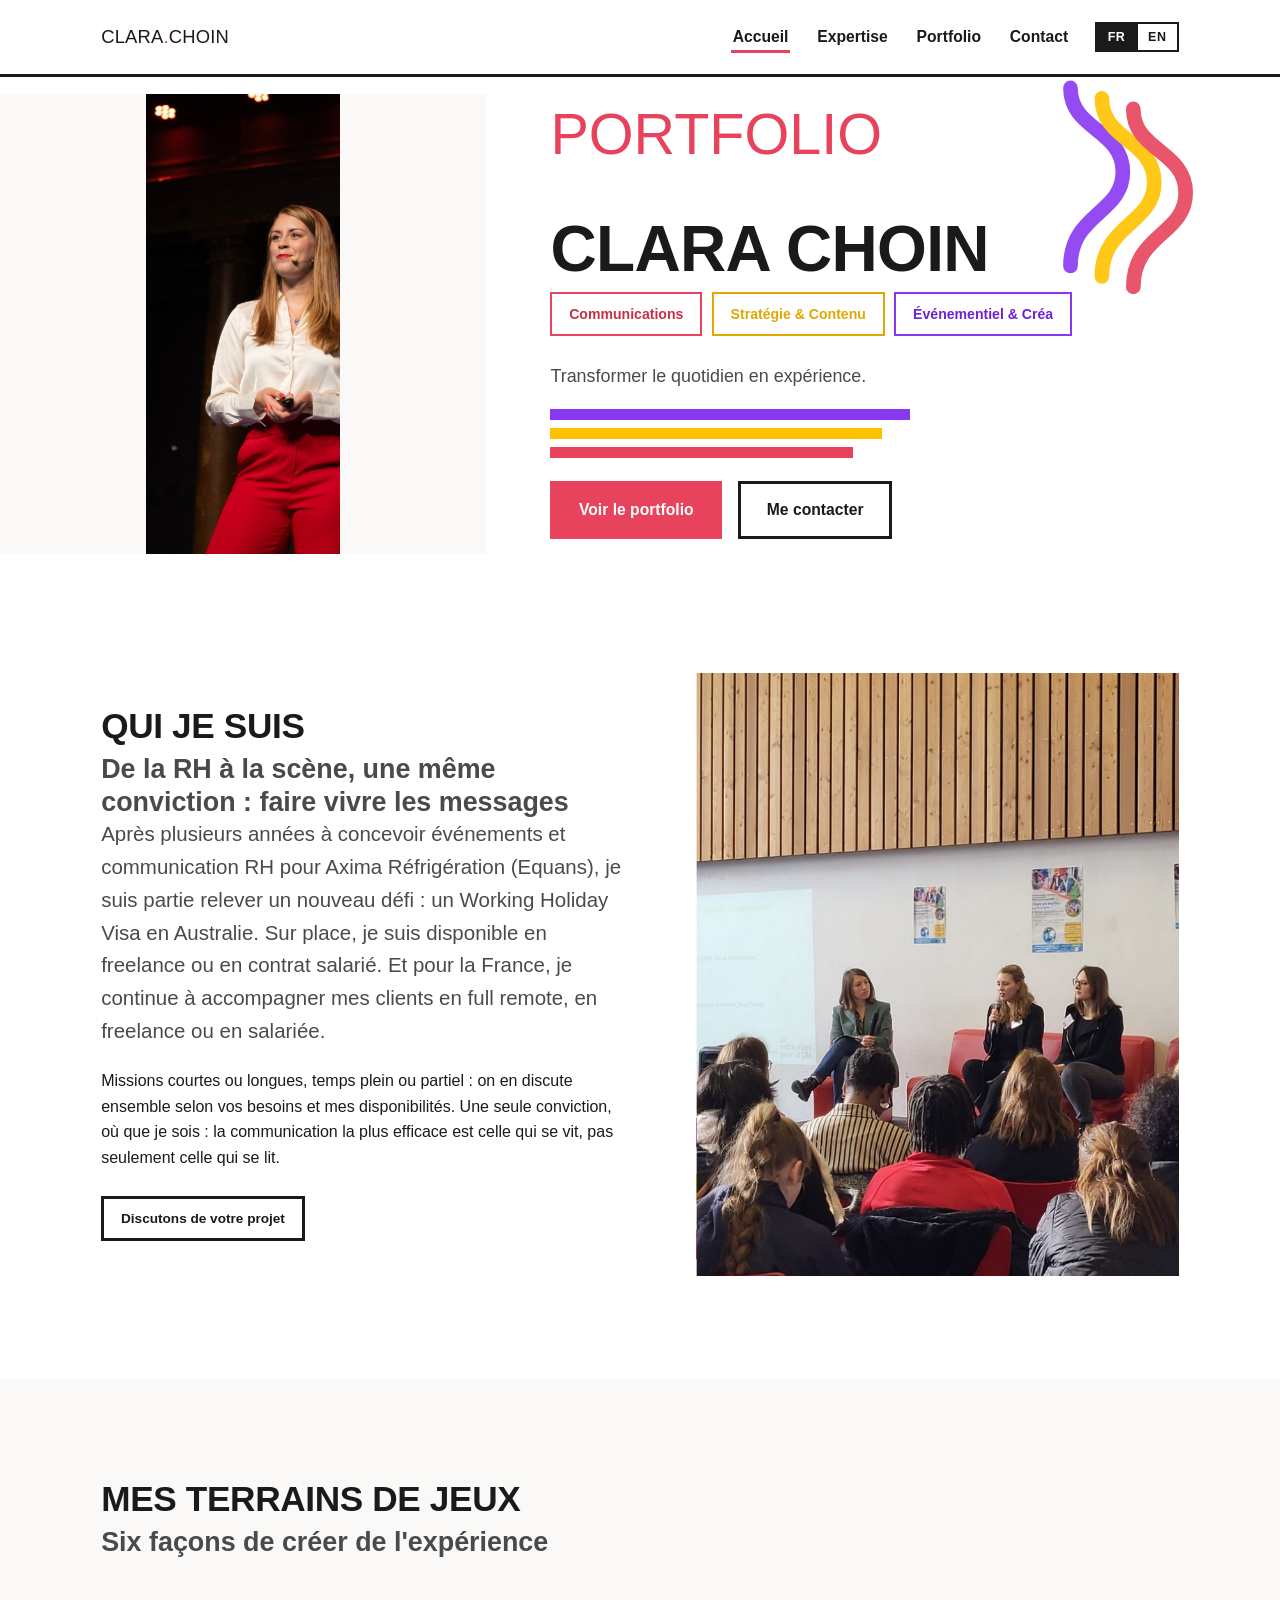
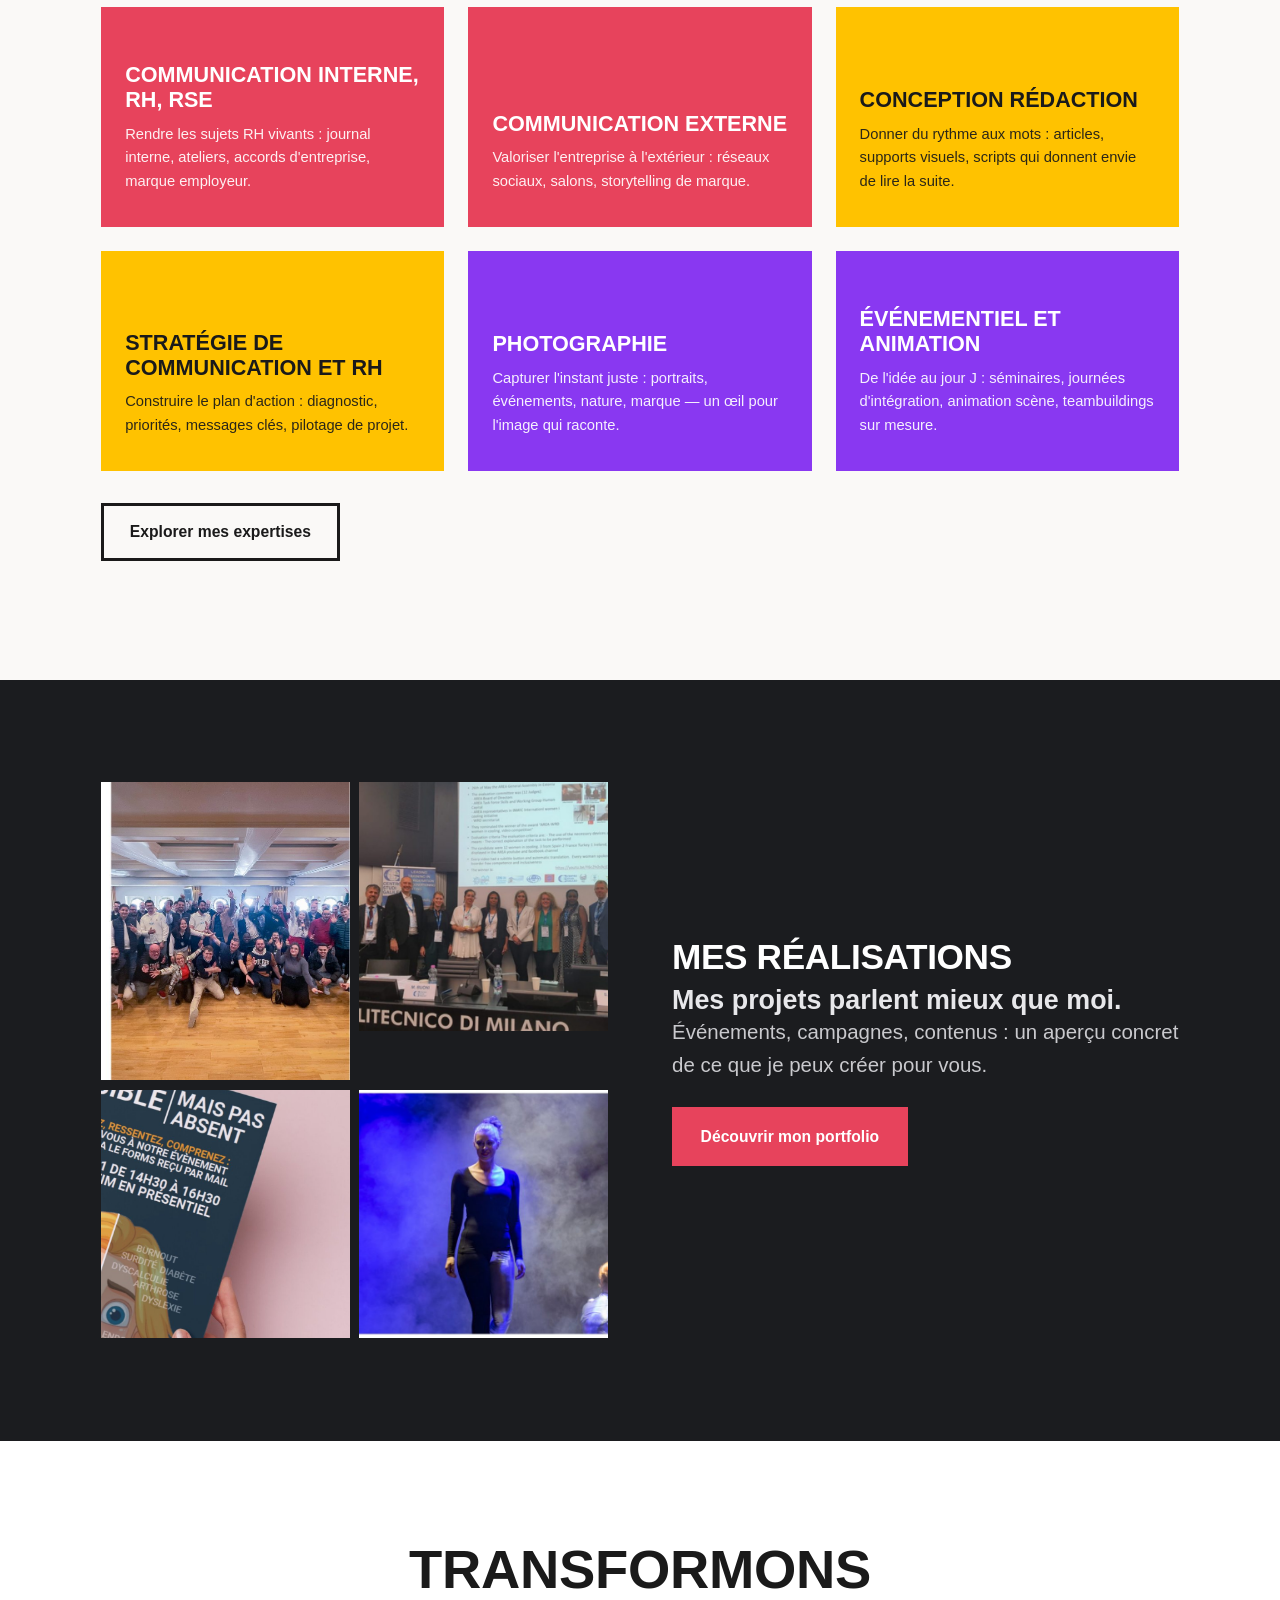
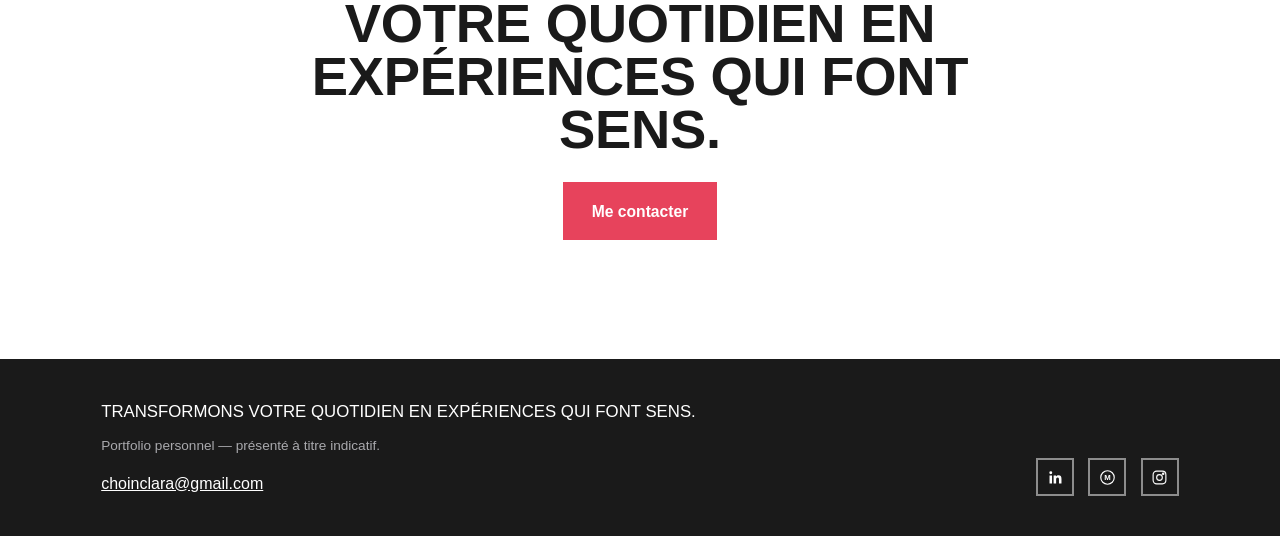
==== commit 0ce9dafc: "change home page" ====
--- a/index.html
+++ b/index.html
@@ -49,10 +49,8 @@
       </div>
       <p class="kicker" data-i18n="home.hero.kicker">Portfolio</p>
       <h1 class="name" data-i18n="home.hero.name">Clara Choin</h1>
-      <p class="role" data-i18n="home.hero.role">Communication, Stratégie &amp; Événementiel</p>
-
       <div class="chip-row">
-        <a class="chip coral" href="expertise.html#communication" data-i18n="home.hero.chip1">Communication</a>
+        <a class="chip coral" href="expertise.html#communication" data-i18n="home.hero.chip1">Communications</a>
         <a class="chip gold" href="expertise.html#strategie" data-i18n="home.hero.chip2">Stratégie &amp; Contenu</a>
         <a class="chip purple" href="expertise.html#evenementiel" data-i18n="home.hero.chip3">Événementiel &amp; Créa</a>
       </div>
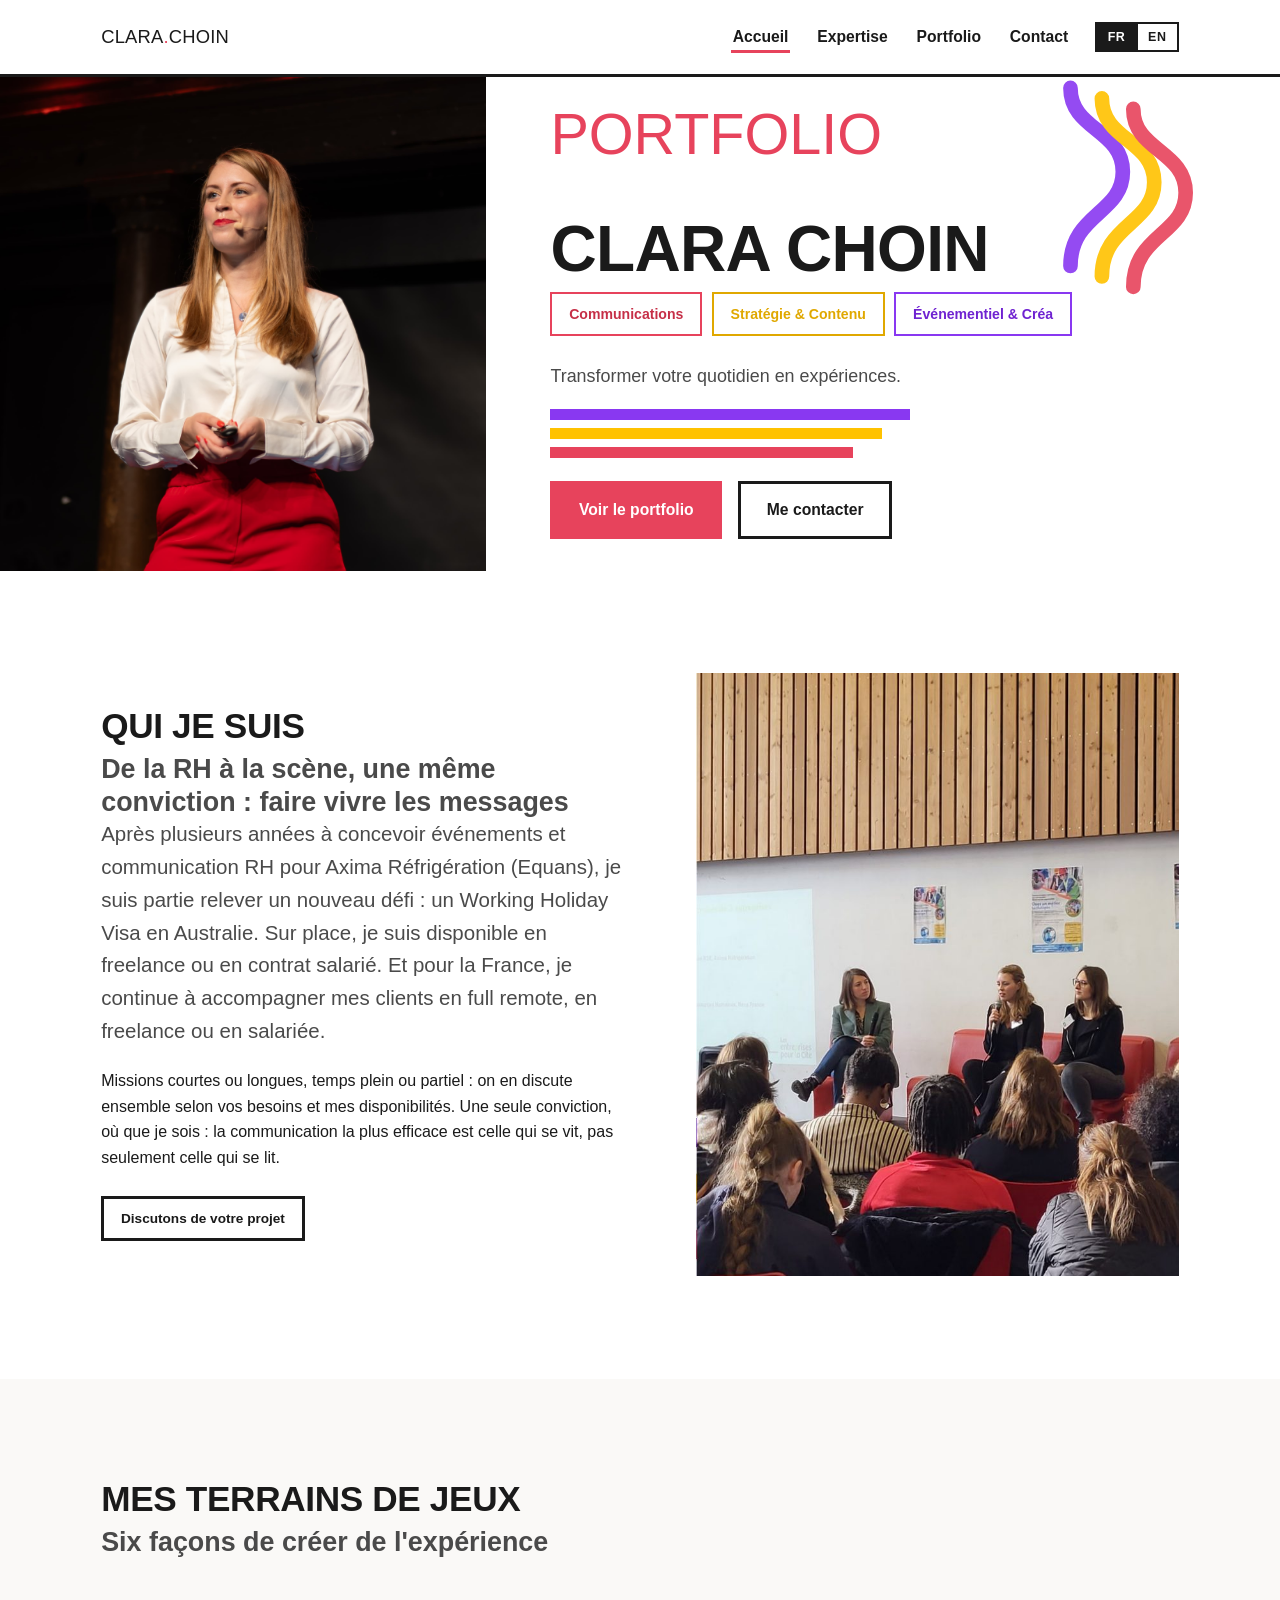
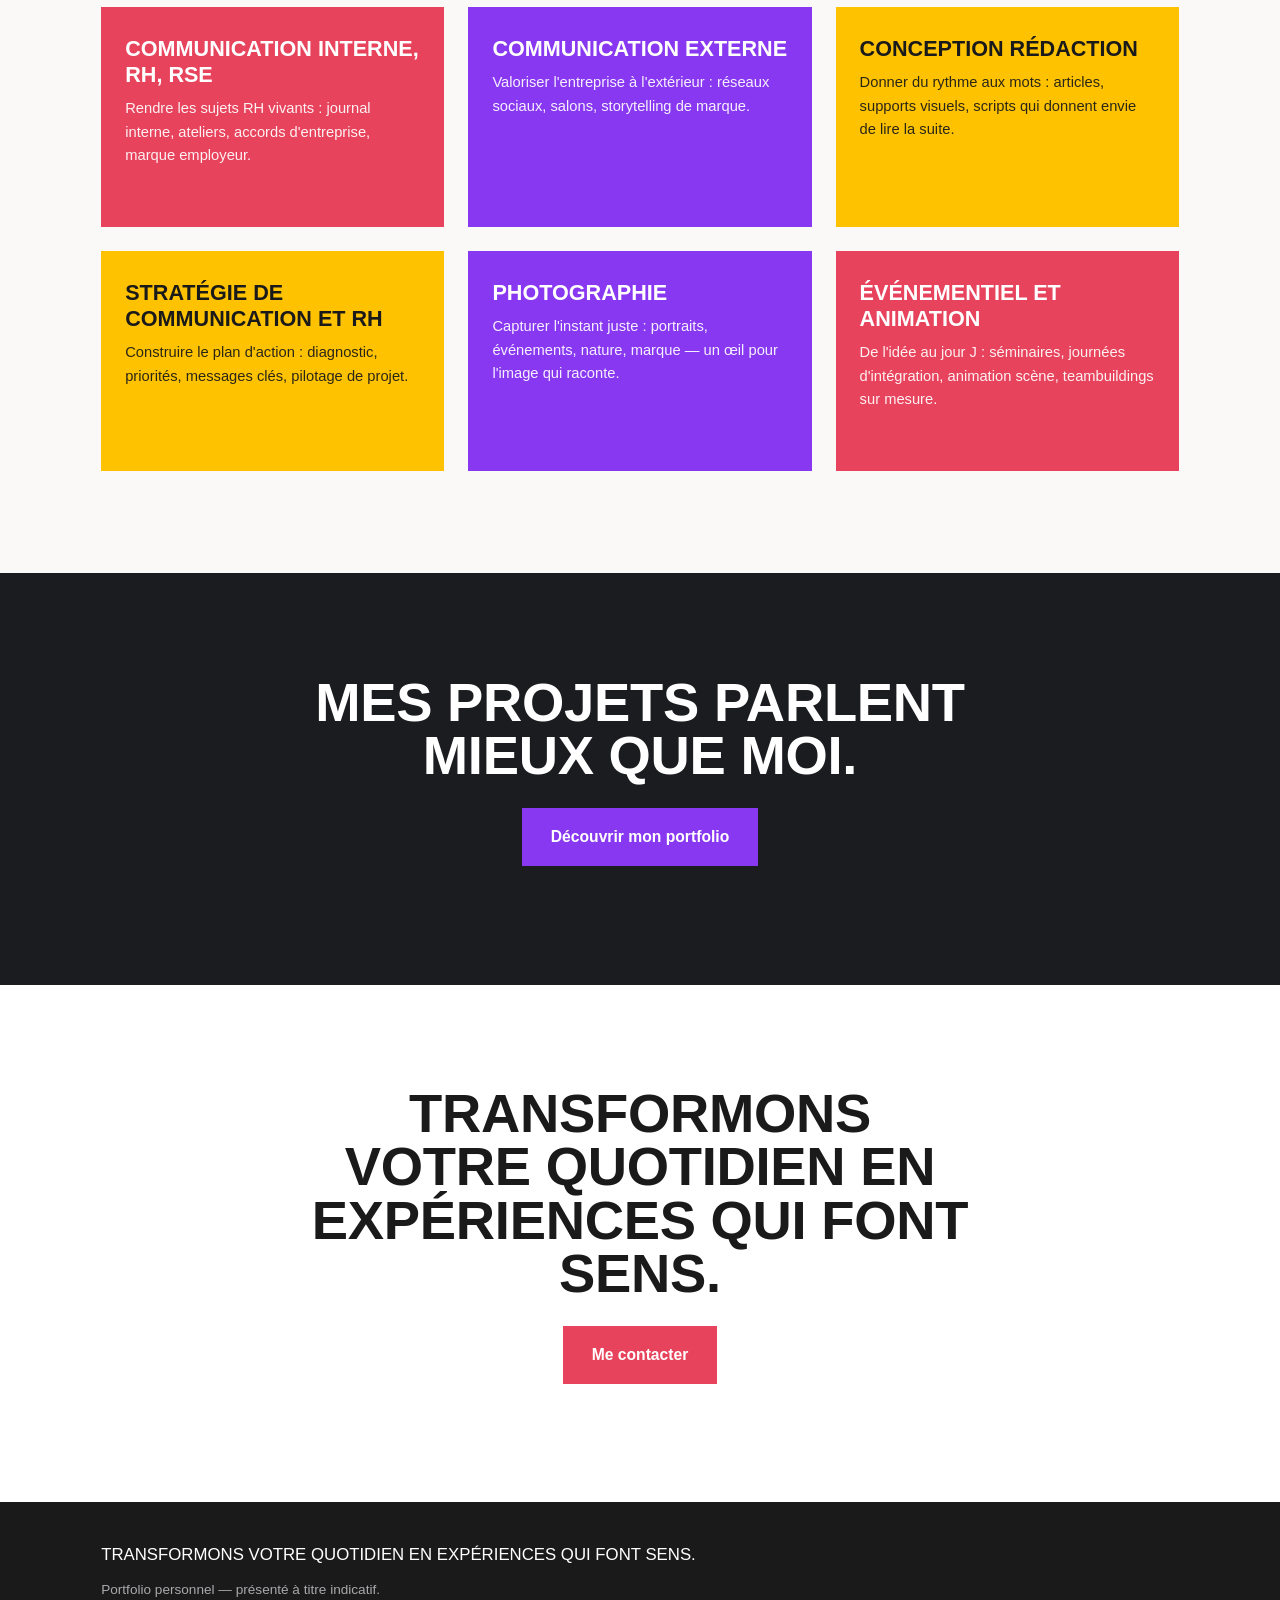
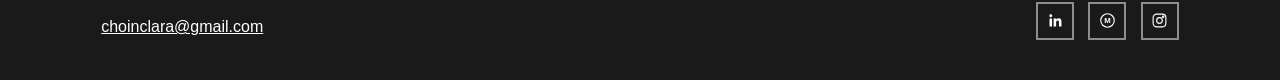
==== commit f6c1b231: "version3" ====
--- a/index.html
+++ b/index.html
@@ -98,7 +98,7 @@
           <h3 data-i18n="home.pillar1.title">Communication interne, RH, RSE</h3>
           <p data-i18n="home.pillar1.text">Rendre les sujets RH vivants&nbsp;: journal interne, ateliers, accords d'entreprise, marque employeur.</p>
         </a>
-        <a class="pillar coral" href="expertise.html#communication">
+        <a class="pillar purple" href="expertise.html#communication">
           <h3 data-i18n="home.pillar2.title">Communication externe</h3>
           <p data-i18n="home.pillar2.text">Valoriser l'entreprise à l'extérieur&nbsp;: réseaux sociaux, salons, storytelling de marque.</p>
         </a>
@@ -114,34 +114,21 @@
           <h3 data-i18n="home.pillar5.title">Photographie</h3>
           <p data-i18n="home.pillar5.text">Capturer l'instant juste&nbsp;: portraits, événements, nature, marque — un œil pour l'image qui raconte.</p>
         </a>
-        <a class="pillar purple" href="expertise.html#evenementiel">
+        <a class="pillar coral" href="expertise.html#evenementiel">
           <h3 data-i18n="home.pillar6.title">Événementiel et animation</h3>
           <p data-i18n="home.pillar6.text">De l'idée au jour J&nbsp;: séminaires, journées d'intégration, animation scène, teambuildings sur mesure.</p>
         </a>
       </div>
-      <p style="margin-top:2rem;">
-        <a class="btn outline" href="expertise.html" data-i18n="home.pillars.cta">Explorer mes expertises</a>
-      </p>
     </div>
   </section>
 
   <!-- PORTFOLIO TEASER -->
-  <section class="section dark">
-    <div class="wrap portfolio-teaser">
-      <div class="teaser-collage" aria-hidden="true">
-        <img src="img/tb3.jpg" alt="">
-        <img src="img/ext_conference.jpg" alt="">
-        <img src="img/flyer_handicap.jpg" alt="">
-        <img src="img/perso_dance.jpg" alt="">
-      </div>
-      <div class="teaser-copy">
-        <p class="eyebrow tag-lg" data-i18n="home.work.eyebrow">Mes réalisations</p>
-        <h2 class="section-sub" data-i18n="home.work.title">Mes projets parlent mieux que moi.</h2>
-        <p class="lede" data-i18n="home.work.text" style="max-width:none;">Événements, campagnes, contenus&nbsp;: un aperçu concret de ce que je peux créer pour vous.</p>
-        <p style="margin-top:1.6rem;">
-          <a class="btn coral" href="portfolio.html" data-i18n="home.work.cta">Découvrir mon portfolio</a>
-        </p>
-      </div>
+  <section class="section dark center">
+    <div class="wrap" style="max-width:760px;">
+      <h2 data-i18n="home.work.title">Mes projets parlent mieux que moi.</h2>
+      <p style="margin-top:1.6rem;">
+        <a class="btn purple" href="portfolio.html" data-i18n="home.work.cta">Découvrir mon portfolio</a>
+      </p>
     </div>
   </section>
 
--- a/css/style.css
+++ b/css/style.css
@@ -294,6 +294,7 @@
 }
 .btn.on-dark{ border-color: var(--paper); }
 .btn.coral{ background: var(--coral); border-color: var(--coral); }
+.btn.purple{ background: var(--purple); border-color: var(--purple); }
 .btn.coral.outline{ background:transparent; color: var(--coral); }
 .btn.sm{ padding: 0.55rem 1.05rem; font-size: 0.85rem; }
 
@@ -328,22 +329,22 @@
   overflow:hidden;
   display:grid;
   grid-template-columns: minmax(240px, 38%) 1fr;
-  align-items:center;
+  align-items:stretch;
   background: var(--paper);
 }
 .hero-photo{
   position:relative;
-  height: clamp(280px, 54vh, 460px);
+  min-height: 280px;
   background: var(--paper-warm);
-  display:flex;
-  align-items:center;
-  justify-content:center;
   overflow:hidden;
 }
 .hero-photo img{
+  position:absolute; inset:0;
   width:100%; height:100%;
-  object-fit:contain;
-  object-position: center;
+  object-fit:cover;
+  object-position: 50% 30%;
+  transform: scale(1.35);
+  transform-origin: 50% 52%;
 }
 .hero-copy{
   display:flex;
@@ -427,7 +428,7 @@
   min-height: 220px;
   display:flex;
   flex-direction:column;
-  justify-content: flex-end;
+  justify-content: flex-start;
   text-decoration:none;
   position:relative;
   transition: transform 0.18s ease;
@@ -436,7 +437,7 @@
 .pillar.coral{ background: var(--coral); }
 .pillar.gold{ background: var(--gold); color: var(--ink); }
 .pillar.purple{ background: var(--purple); }
-.pillar h3{ margin-bottom: 0.6rem; font-size: clamp(1.1rem, 1.8vw, 1.35rem); }
+.pillar h3{ margin-bottom: 0.6rem; font-size: clamp(1.1rem, 1.8vw, 1.35rem); line-height:1.2; }
 .pillar p{ margin:0; font-size:0.92rem; opacity:0.92; }
 
 /* =========================================================
@@ -444,13 +445,19 @@
    ========================================================= */
 .pillar-row{
   display:grid;
-  grid-template-columns: 240px 1fr;
+  grid-template-columns: 300px 1fr;
   gap: clamp(1.5rem, 4vw, 3rem);
   align-items:start;
 }
 @media (max-width: 700px){
   .pillar-row{ grid-template-columns: 1fr; }
   .pillar-row .pillar{ min-height:110px !important; }
+}
+.pillar-row .pillar h3{
+  font-size: clamp(1rem, 1.5vw, 1.2rem);
+  word-break: normal;
+  overflow-wrap: normal;
+  hyphens: none;
 }
 .expertise-group-label{
   font-family: var(--font-body);
@@ -568,6 +575,16 @@
 .photo-grid button.thumb{
   all:unset; cursor:zoom-in; display:block; width:100%; aspect-ratio:1/1; overflow:hidden;
 }
+.photo-grid button.thumb[hidden]{ display:none; }
+.photo-grid button.thumb[data-video]{ position:relative; background:#101012; }
+.photo-grid video{ width:100%; height:100%; object-fit:cover; display:block; pointer-events:none; }
+.play-badge{
+  position:absolute; top:50%; left:50%; transform:translate(-50%,-50%);
+  width:54px; height:54px; border-radius:50%;
+  display:flex; align-items:center; justify-content:center;
+  background:rgba(0,0,0,0.6); color:#fff; font-size:1.2rem; padding-left:4px;
+  pointer-events:none;
+}
 .photo-grid img{ width:100%; height:100%; object-fit:cover; transition: transform 0.25s ease; }
 .photo-grid button.thumb:hover img{ transform: scale(1.06); }
 .photo-grid .cat-badge{
@@ -575,6 +592,54 @@
   display:block;
 }
 @media (max-width: 760px){ .photo-grid{ grid-template-columns: repeat(2, 1fr); } }
+/* Carousel — 5 slides in view (3 on tablets, 2 on phones) */
+.carousel{ --per-view:5; --gap:0.6rem; position:relative; }
+.carousel-track{
+  display:flex;
+  gap: var(--gap);
+  overflow-x:auto;
+  scroll-snap-type:x mandatory;
+  scroll-behavior:smooth;
+  scrollbar-width:none;
+}
+.carousel-track::-webkit-scrollbar{ display:none; }
+.carousel-track button.thumb{
+  all:unset;
+  cursor:zoom-in;
+  display:block;
+  box-sizing:border-box;
+  flex: 0 0 calc((100% - (var(--per-view) - 1) * var(--gap)) / var(--per-view));
+  aspect-ratio:3/4;
+  overflow:hidden;
+  scroll-snap-align:start;
+  background: var(--paper-warm);
+}
+.carousel-track button.thumb:focus-visible{ outline:3px solid var(--purple); outline-offset:-3px; }
+.carousel-track img{ width:100%; height:100%; object-fit:cover; transition: transform 0.25s ease; }
+.carousel-track button.thumb:hover img{ transform: scale(1.06); }
+.carousel-btn{
+  position:absolute;
+  top:50%;
+  transform:translateY(-50%);
+  z-index:2;
+  width:44px; height:44px;
+  border:2px solid var(--ink);
+  background: var(--paper);
+  color: var(--ink);
+  font-size:1.6rem;
+  line-height:1;
+  cursor:pointer;
+}
+.carousel-btn:hover{ background: var(--ink); color: var(--paper); }
+.carousel-btn:disabled{ opacity:0.35; cursor:default; }
+.carousel-btn:disabled:hover{ background: var(--paper); color: var(--ink); }
+.carousel-btn.prev{ left:-14px; }
+.carousel-btn.next{ right:-14px; }
+@media (max-width: 900px){ .carousel{ --per-view:3; } }
+@media (max-width: 560px){ .carousel{ --per-view:2; } .carousel-btn.prev{ left:-6px; } .carousel-btn.next{ right:-6px; } }
+.video-embed{ margin-top: clamp(1.5rem, 3vw, 2.2rem); aspect-ratio:16/9; width:100%; background: var(--dark); }
+.video-embed iframe{ width:100%; height:100%; border:0; display:block; }
+.gallery-empty{ color: var(--ink-soft); font-style:italic; padding: 1.5rem 0; }
 
 /* =========================================================
    Lightbox
@@ -587,6 +652,8 @@
 }
 .lightbox[hidden]{ display:none; }
 .lightbox figure{ margin:0; max-width: 100%; max-height:100%; display:flex; flex-direction:column; align-items:center; gap:0.8rem; }
+.lightbox video{ max-width: min(88vw, 1100px); max-height: 78vh; width:auto; height:auto; background:#000; }
+.lightbox video[hidden], .lightbox img[hidden]{ display:none; }
 .lightbox img{ max-width: min(88vw, 1100px); max-height: 78vh; width:auto; height:auto; object-fit:contain; background:#101012; }
 .lightbox figcaption{ color:#f1f1f3; font-size:0.9rem; text-align:center; max-width:70ch; }
 .lightbox-close, .lightbox-prev, .lightbox-next{
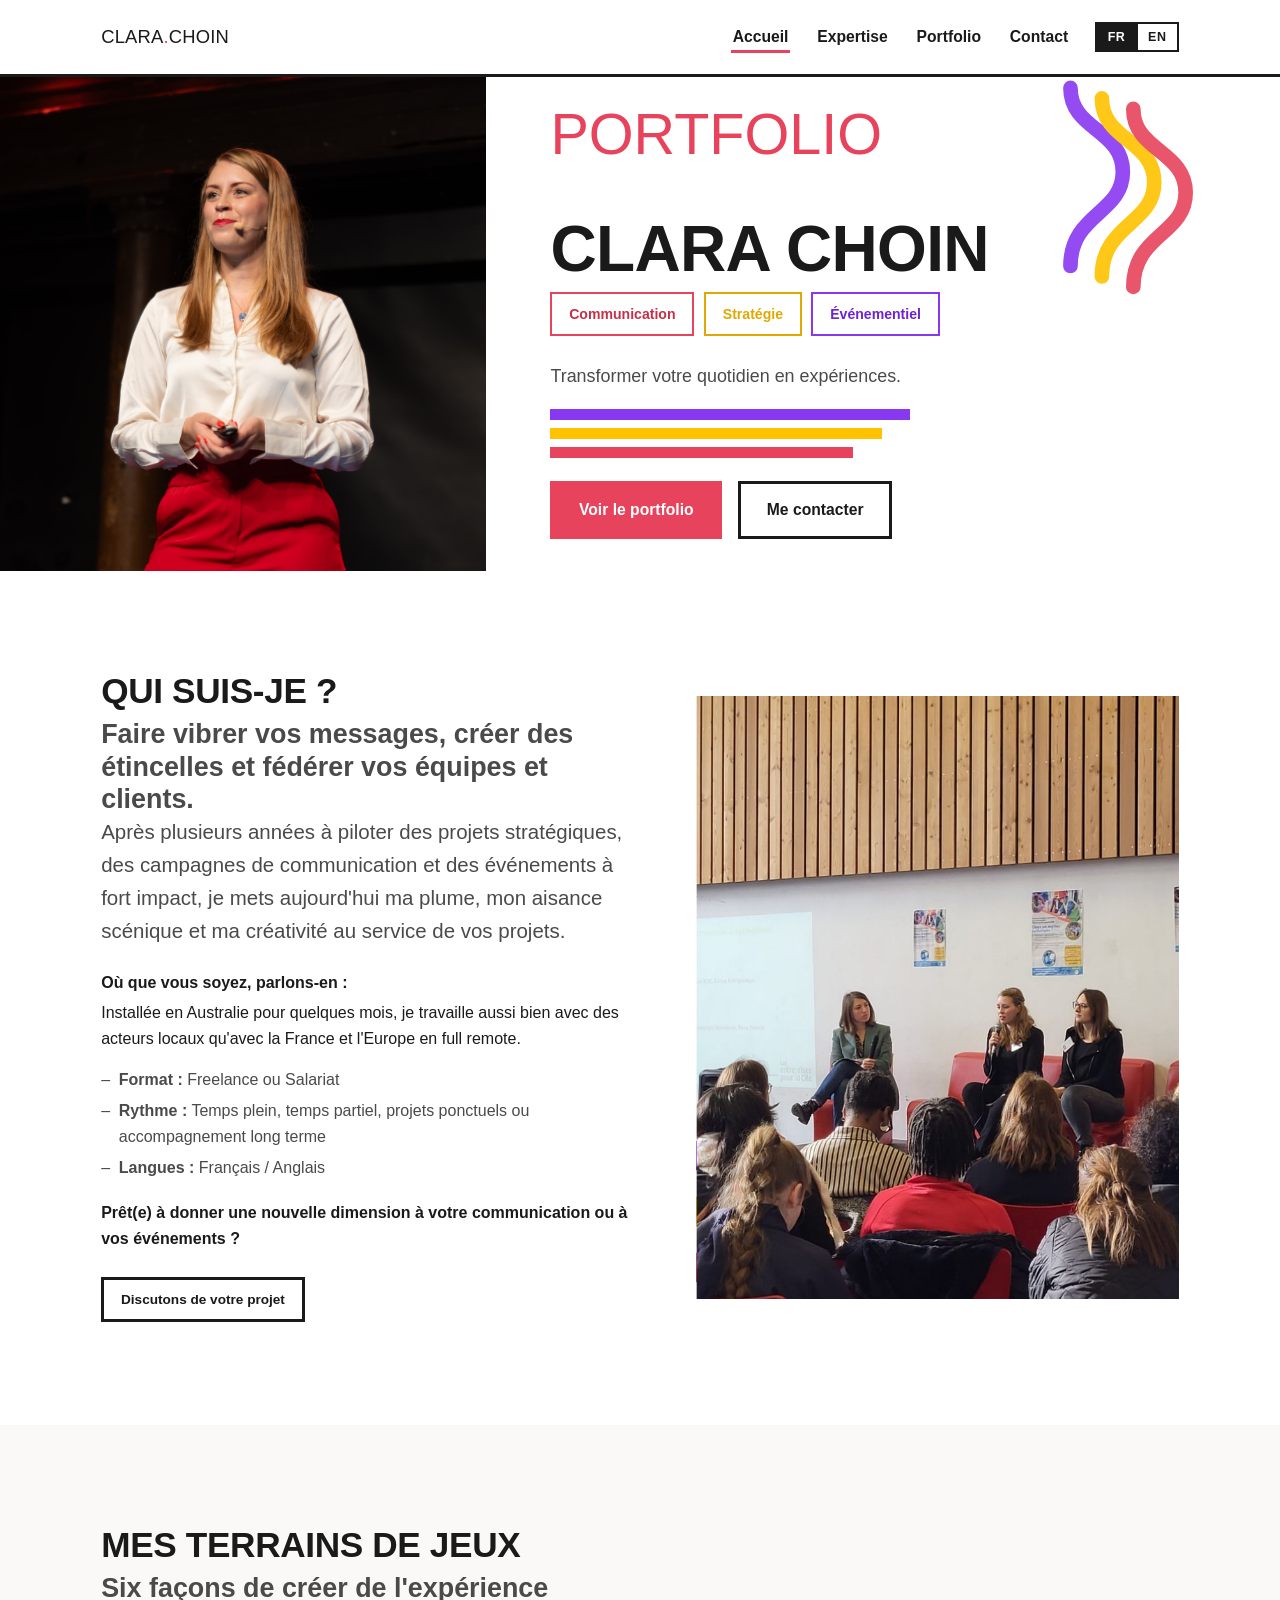
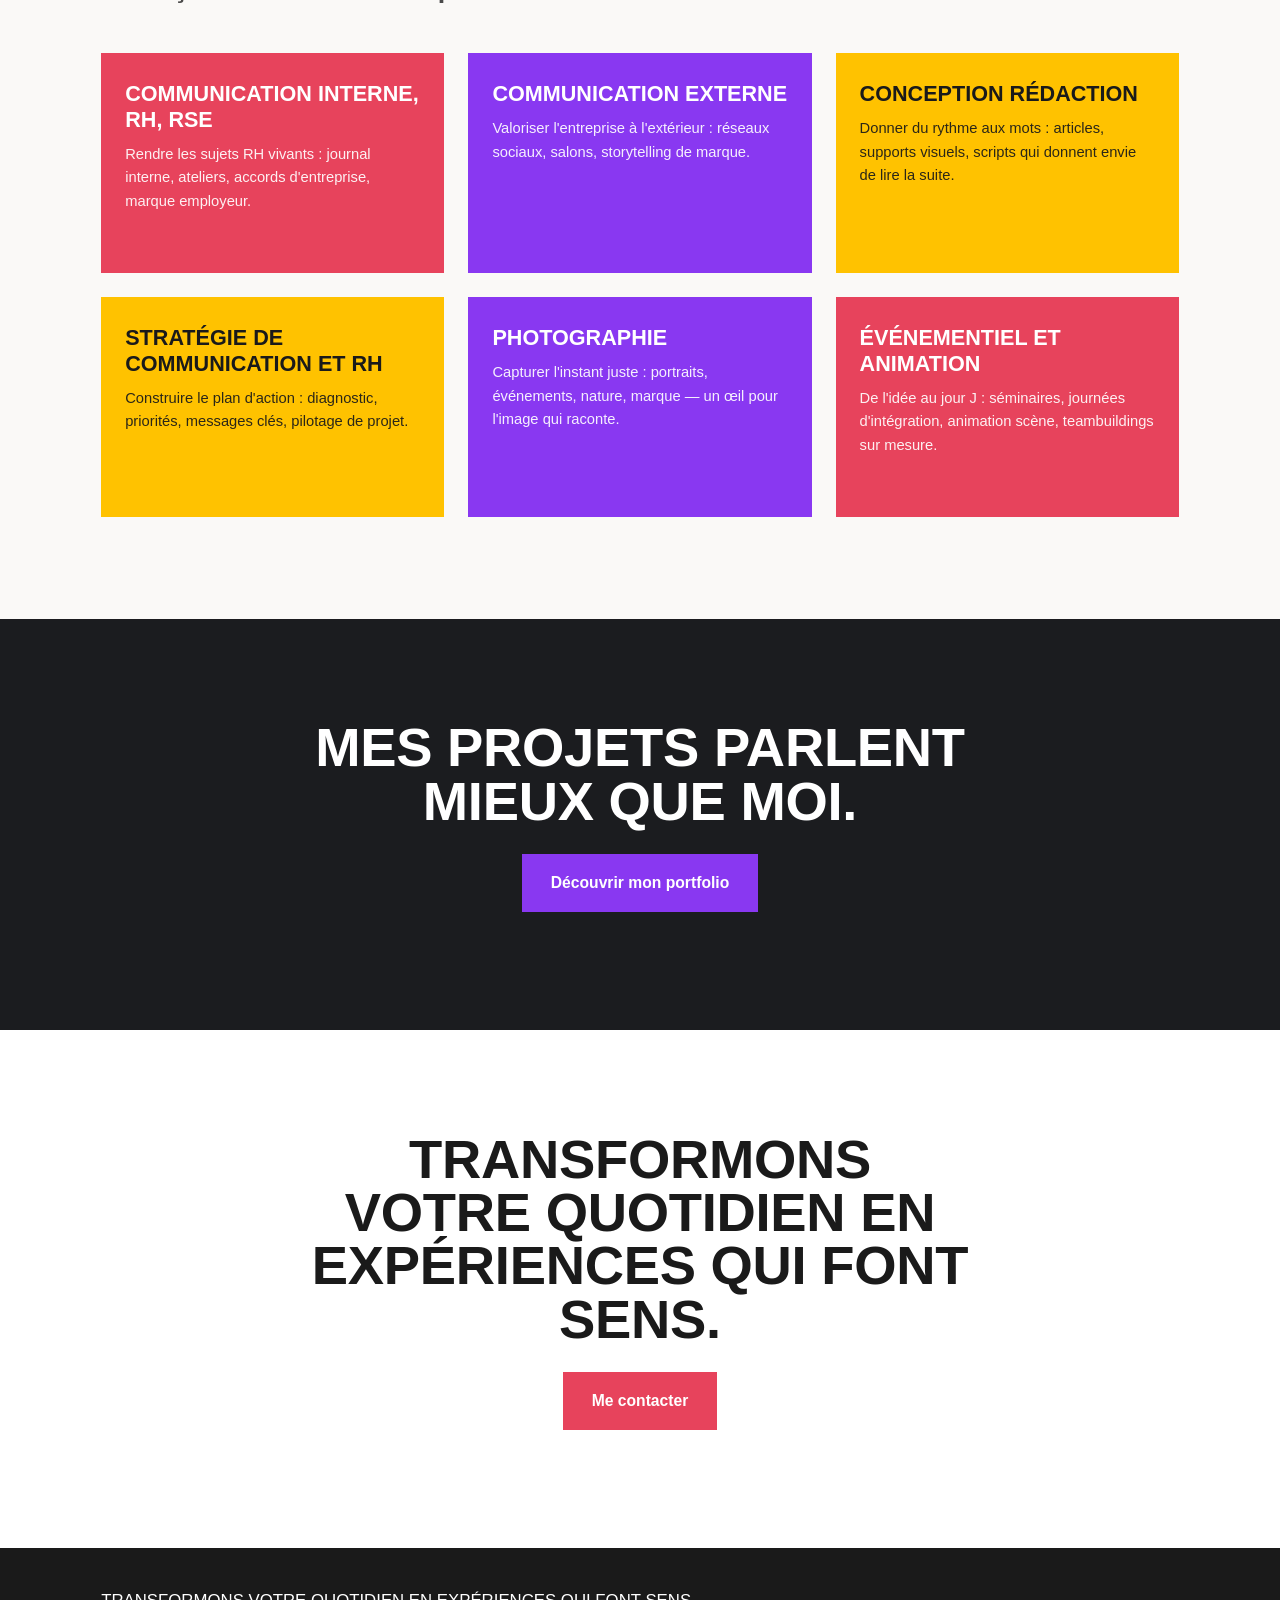
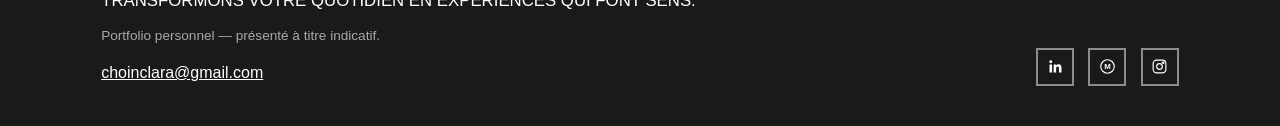
==== commit e9686069: "text changes" ====
--- a/index.html
+++ b/index.html
@@ -50,9 +50,9 @@
       <p class="kicker" data-i18n="home.hero.kicker">Portfolio</p>
       <h1 class="name" data-i18n="home.hero.name">Clara Choin</h1>
       <div class="chip-row">
-        <a class="chip coral" href="expertise.html#communication" data-i18n="home.hero.chip1">Communications</a>
-        <a class="chip gold" href="expertise.html#strategie" data-i18n="home.hero.chip2">Stratégie &amp; Contenu</a>
-        <a class="chip purple" href="expertise.html#evenementiel" data-i18n="home.hero.chip3">Événementiel &amp; Créa</a>
+        <a class="chip coral" href="expertise.html#communication" data-i18n="home.hero.chip1">Communication</a>
+        <a class="chip gold" href="expertise.html#strategie" data-i18n="home.hero.chip2">Stratégie</a>
+        <a class="chip purple" href="expertise.html#evenementiel" data-i18n="home.hero.chip3">Événementiel</a>
       </div>
 
       <p class="tagline" data-i18n="home.hero.tagline">Transformer le quotidien en expérience.</p>
@@ -72,10 +72,17 @@
   <section class="section">
     <div class="wrap bio">
       <div>
-        <p class="eyebrow tag-lg" data-i18n="home.bio.eyebrow">Qui je suis</p>
-        <h2 class="section-sub" data-i18n="home.bio.title">De la RH à la scène, une même conviction&nbsp;: faire vivre les messages</h2>
-        <p class="lede" data-i18n="home.bio.p1" style="max-width:none;">Après plusieurs années à concevoir événements et communication RH pour Axima Réfrigération (Equans), je suis partie relever un nouveau défi&nbsp;: un Working Holiday Visa en Australie. Sur place, je suis disponible en freelance ou en contrat salarié. Et pour la France, je continue à accompagner mes clients en full remote, en freelance ou en salariée.</p>
-        <p data-i18n="home.bio.p2">Missions courtes ou longues, temps plein ou partiel&nbsp;: on en discute ensemble selon vos besoins et mes disponibilités. Une seule conviction, où que je sois&nbsp;: la communication la plus efficace est celle qui se vit, pas seulement celle qui se lit.</p>
+        <p class="eyebrow tag-lg" data-i18n="home.bio.eyebrow">Qui suis-je ?</p>
+        <h2 class="section-sub" data-i18n="home.bio.title">Faire vibrer vos messages, créer des étincelles et fédérer vos équipes et clients.</h2>
+        <p class="lede" data-i18n="home.bio.p1" style="max-width:none;">Après plusieurs années à piloter des projets stratégiques, des campagnes de communication et des événements à fort impact, je mets aujourd'hui ma plume, mon aisance scénique et ma créativité au service de vos projets.</p>
+        <p class="bio-where" data-i18n="home.bio.where.title">Où que vous soyez, parlons-en :</p>
+        <p data-i18n="home.bio.where.text">Installée en Australie pour quelques mois, je travaille aussi bien avec des acteurs locaux qu'avec la France et l'Europe en full remote.</p>
+        <ul class="bullets bio-facts">
+          <li><strong data-i18n="home.bio.format.label">Format :</strong> <span data-i18n="home.bio.format.text">Freelance ou Salariat</span></li>
+          <li><strong data-i18n="home.bio.rhythm.label">Rythme :</strong> <span data-i18n="home.bio.rhythm.text">Temps plein, temps partiel, projets ponctuels ou accompagnement long terme</span></li>
+          <li><strong data-i18n="home.bio.langs.label">Langues :</strong> <span data-i18n="home.bio.langs.text">Français / Anglais</span></li>
+        </ul>
+        <p class="bio-closing" data-i18n="home.bio.closing">Prêt(e) à donner une nouvelle dimension à votre communication ou à vos événements ?</p>
         <div class="bio-cta">
           <a class="btn outline sm" href="contact.html" data-i18n="home.bio.cta">Discutons de votre projet</a>
         </div>
--- a/css/style.css
+++ b/css/style.css
@@ -409,6 +409,9 @@
 @media (max-width: 820px){ .bio{ grid-template-columns:1fr; } }
 .bio .bio-photo{ width:100%; aspect-ratio: 4/5; object-fit:cover; }
 
+.bio-where{ font-weight:700; margin: 1.4rem 0 0.3rem; }
+.bio-facts{ margin: 0 0 1.2rem; }
+.bio-closing{ font-weight:700; margin-bottom:0; }
 .bio-cta{ margin-top:1.6rem; display:flex; gap:1rem; flex-wrap:wrap; }
 
 /* =========================================================
@@ -576,7 +579,7 @@
   all:unset; cursor:zoom-in; display:block; width:100%; aspect-ratio:1/1; overflow:hidden;
 }
 .photo-grid button.thumb[hidden]{ display:none; }
-.photo-grid button.thumb[data-video]{ position:relative; background:#101012; }
+.photo-grid button.thumb[data-video], .photo-grid button.thumb[data-youtube]{ position:relative; background:#101012; }
 .photo-grid video{ width:100%; height:100%; object-fit:cover; display:block; pointer-events:none; }
 .play-badge{
   position:absolute; top:50%; left:50%; transform:translate(-50%,-50%);
@@ -637,8 +640,6 @@
 .carousel-btn.next{ right:-14px; }
 @media (max-width: 900px){ .carousel{ --per-view:3; } }
 @media (max-width: 560px){ .carousel{ --per-view:2; } .carousel-btn.prev{ left:-6px; } .carousel-btn.next{ right:-6px; } }
-.video-embed{ margin-top: clamp(1.5rem, 3vw, 2.2rem); aspect-ratio:16/9; width:100%; background: var(--dark); }
-.video-embed iframe{ width:100%; height:100%; border:0; display:block; }
 .gallery-empty{ color: var(--ink-soft); font-style:italic; padding: 1.5rem 0; }
 
 /* =========================================================
@@ -653,7 +654,8 @@
 .lightbox[hidden]{ display:none; }
 .lightbox figure{ margin:0; max-width: 100%; max-height:100%; display:flex; flex-direction:column; align-items:center; gap:0.8rem; }
 .lightbox video{ max-width: min(88vw, 1100px); max-height: 78vh; width:auto; height:auto; background:#000; }
-.lightbox video[hidden], .lightbox img[hidden]{ display:none; }
+.lightbox-frame{ width: min(88vw, 1100px, calc(78vh * 16 / 9)); aspect-ratio:16/9; border:0; background:#000; }
+.lightbox video[hidden], .lightbox img[hidden], .lightbox-frame[hidden]{ display:none; }
 .lightbox img{ max-width: min(88vw, 1100px); max-height: 78vh; width:auto; height:auto; object-fit:contain; background:#101012; }
 .lightbox figcaption{ color:#f1f1f3; font-size:0.9rem; text-align:center; max-width:70ch; }
 .lightbox-close, .lightbox-prev, .lightbox-next{
@@ -721,7 +723,7 @@
   display:grid;
   grid-template-columns: 1fr 1fr;
   gap: clamp(2rem, 5vw, 4rem);
-  align-items:center;
+  align-items:start;
 }
 @media (max-width: 820px){ .contact-grid{ grid-template-columns:1fr; } }
 .contact-links{ margin-top: 1.6rem; display:flex; flex-direction:column; gap:1.1rem; }
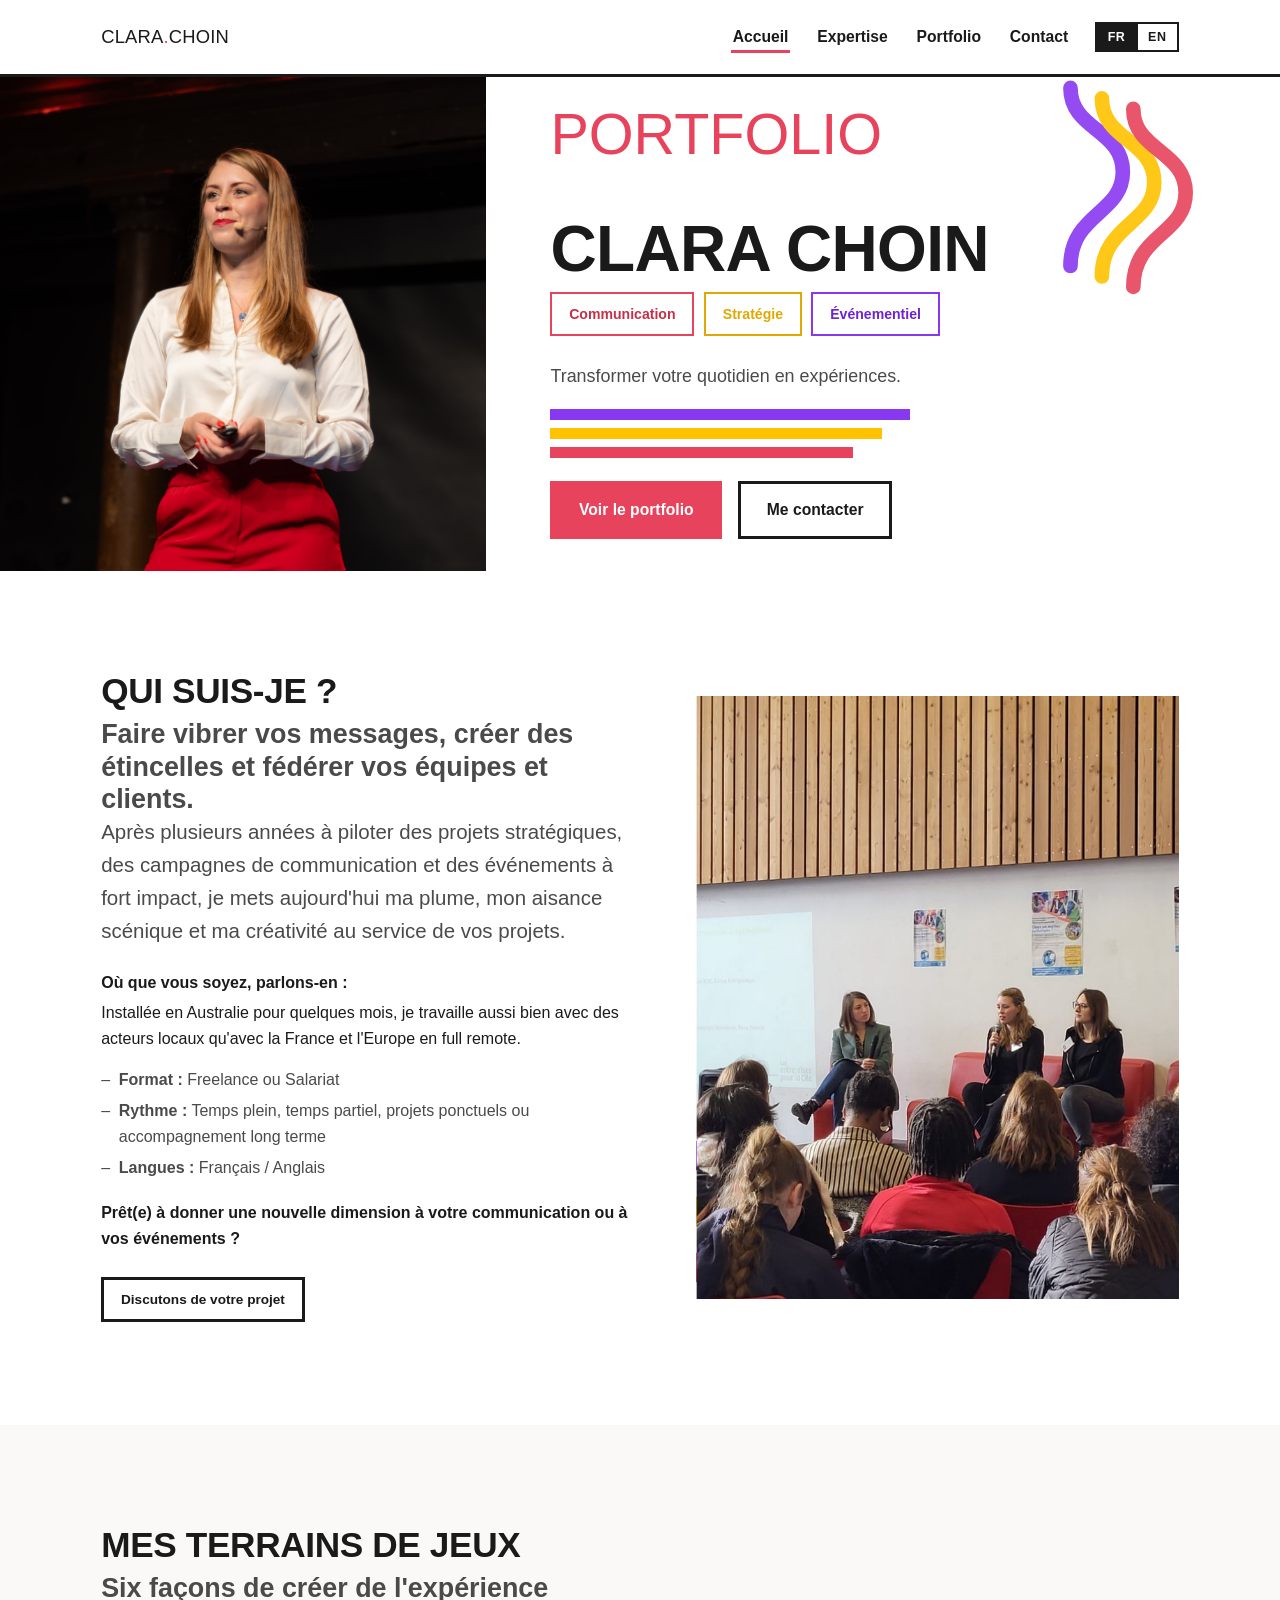
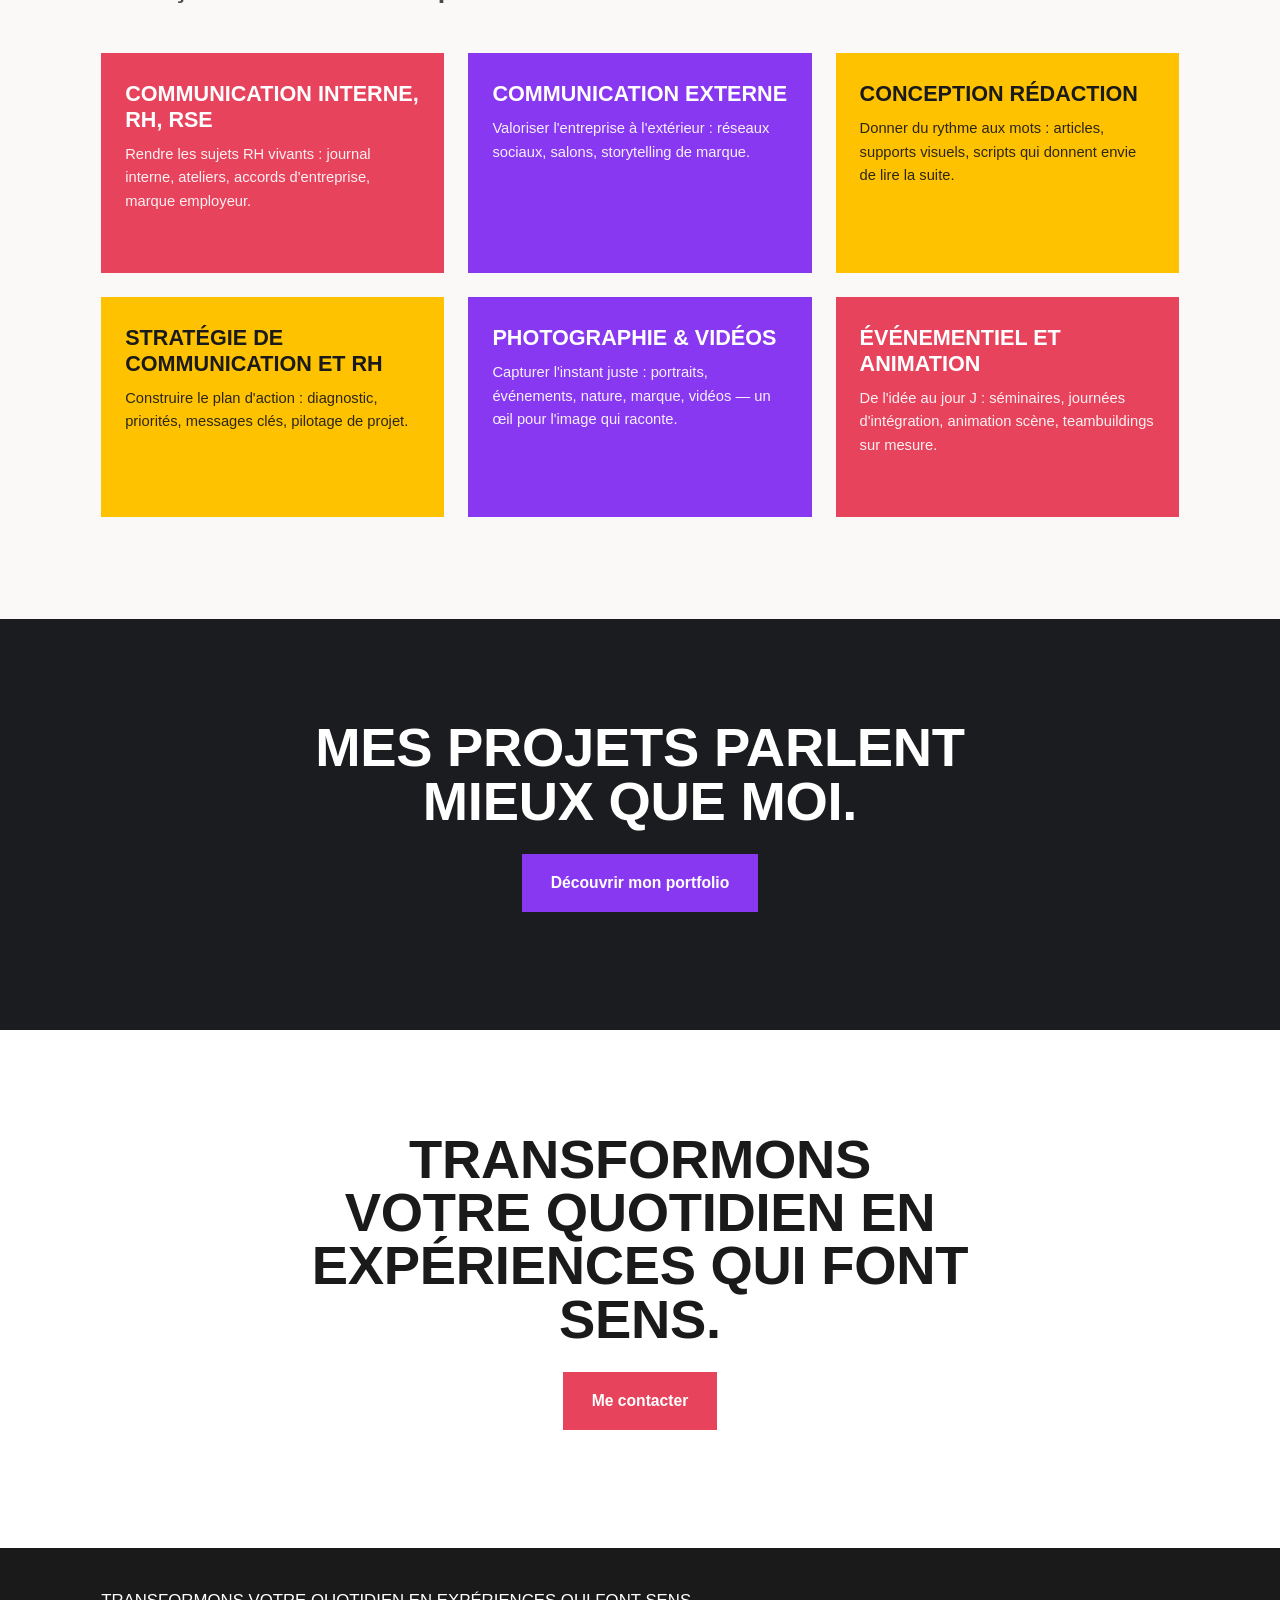
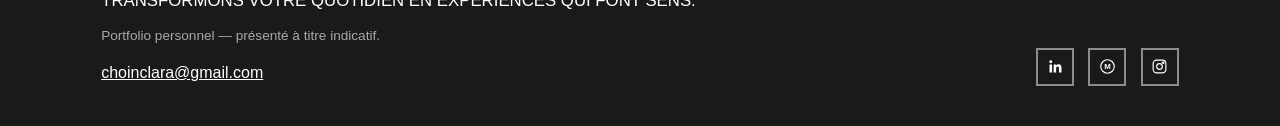
==== commit 1e7faf7e: "add text home page" ====
--- a/index.html
+++ b/index.html
@@ -118,8 +118,8 @@
           <p data-i18n="home.pillar4.text">Construire le plan d'action&nbsp;: diagnostic, priorités, messages clés, pilotage de projet.</p>
         </a>
         <a class="pillar purple" href="expertise.html#evenementiel">
-          <h3 data-i18n="home.pillar5.title">Photographie</h3>
-          <p data-i18n="home.pillar5.text">Capturer l'instant juste&nbsp;: portraits, événements, nature, marque — un œil pour l'image qui raconte.</p>
+          <h3 data-i18n="home.pillar5.title">Photographie &amp; Vidéos</h3>
+          <p data-i18n="home.pillar5.text">Capturer l'instant juste&nbsp;: portraits, événements, nature, marque, vidéos — un œil pour l'image qui raconte.</p>
         </a>
         <a class="pillar coral" href="expertise.html#evenementiel">
           <h3 data-i18n="home.pillar6.title">Événementiel et animation</h3>
